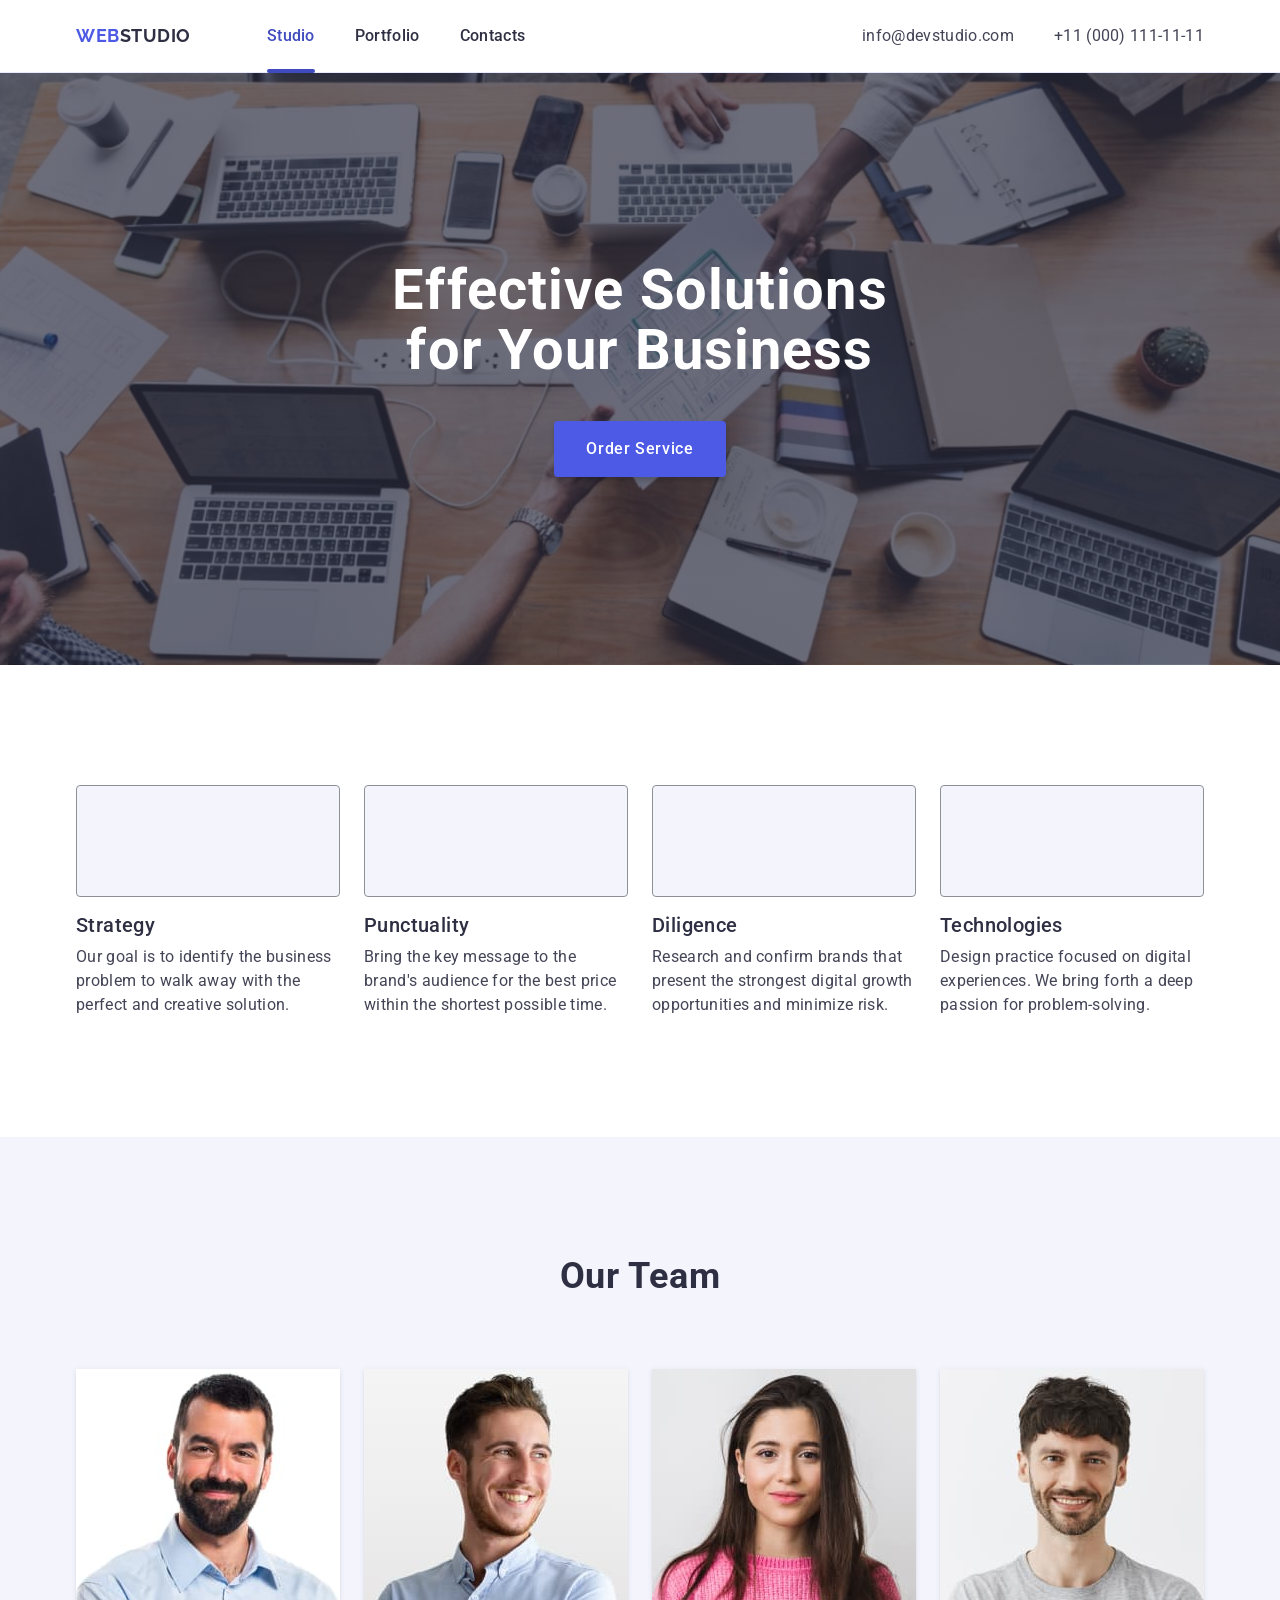
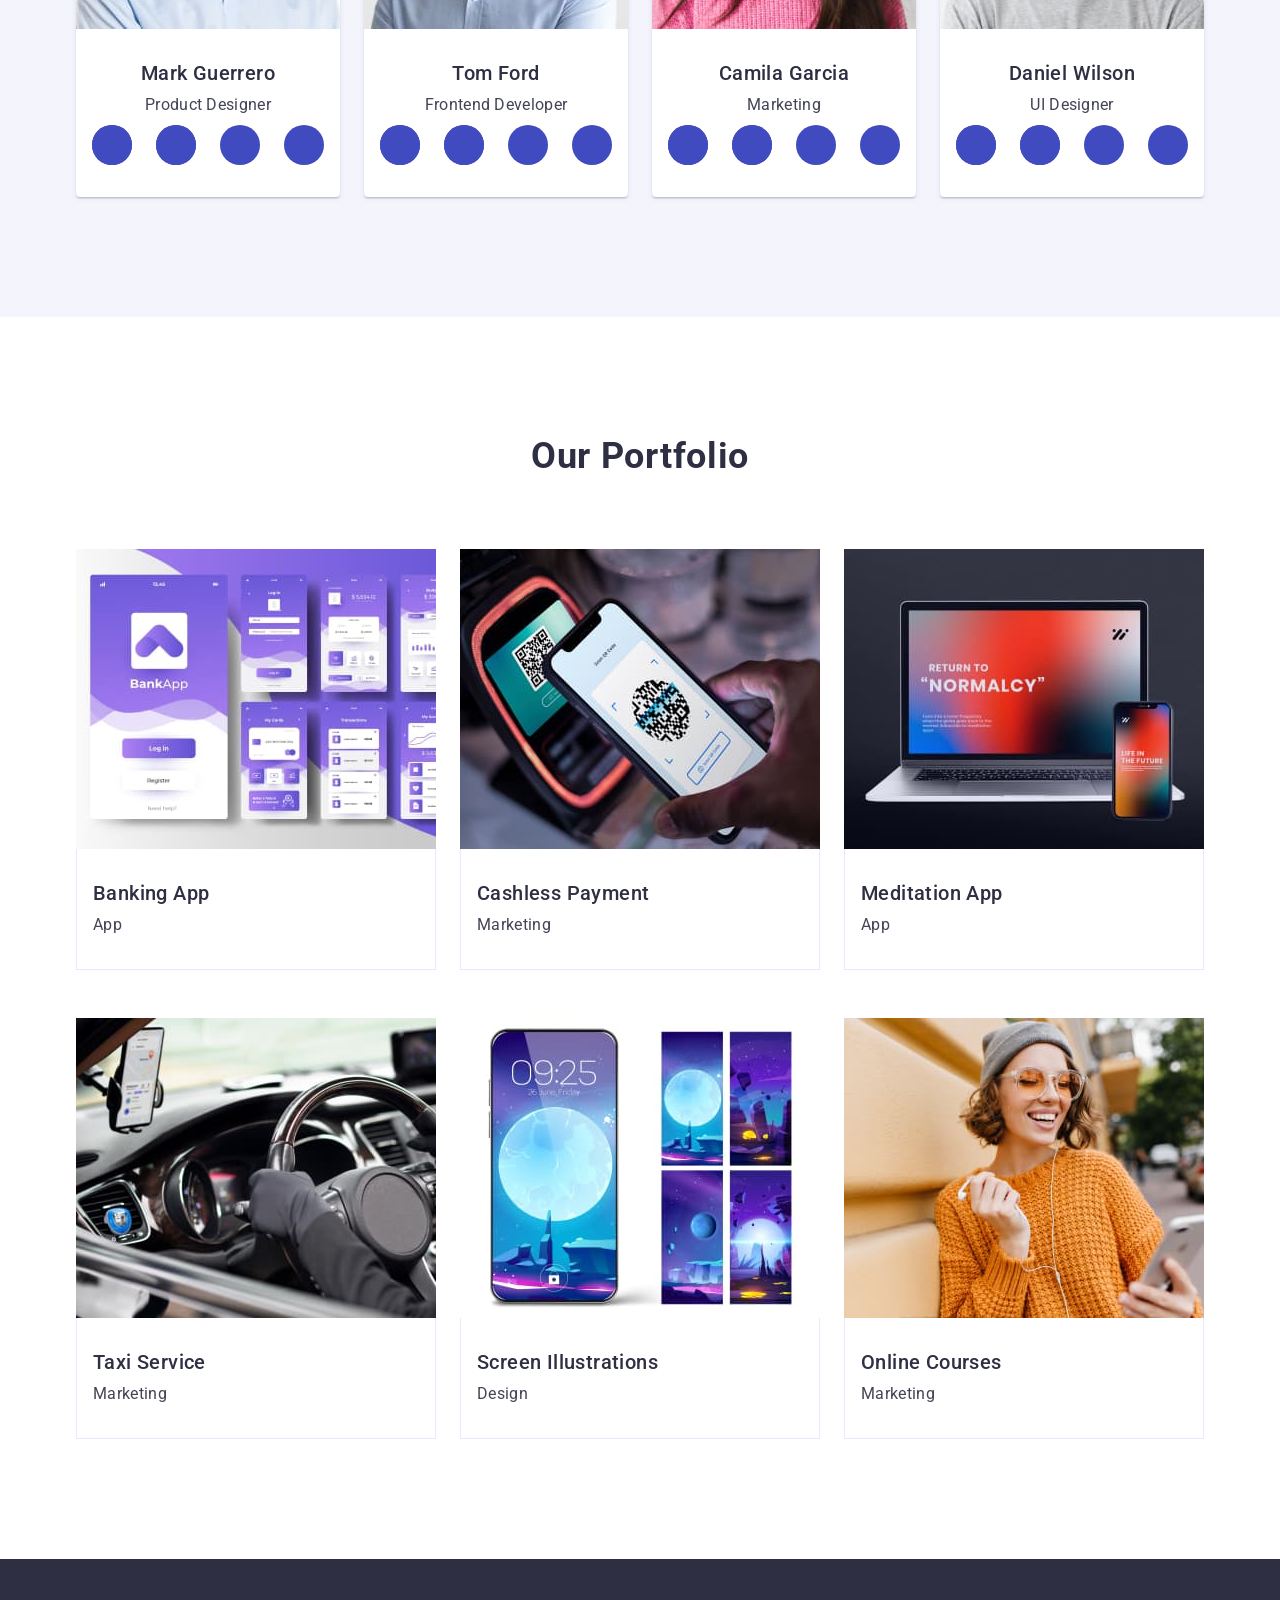
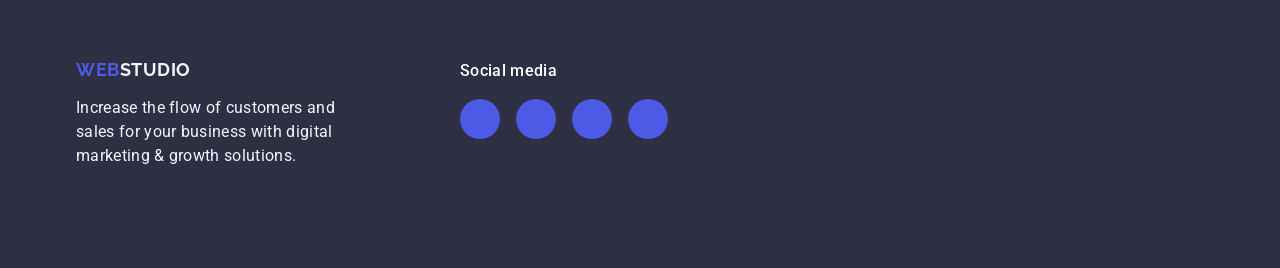
==== index.html @ fcae90c5 "add message" ====
<!DOCTYPE html>
<html lang="en">
  <head>
    <meta charset="UTF-8" />
    <meta name="viewport" content="width=h, initial-scale=1.0" />
    <title>WebStudio</title>

    <link
      rel="stylesheet"
      href="https://cdnjs.cloudflare.com/ajax/libs/modern-normalize/3.0.1/modern-normalize.min.css"
      integrity="sha512-q6WgHqiHlKyOqslT/lgBgodhd03Wp4BEqKeW6nNtlOY4quzyG3VoQKFrieaCeSnuVseNKRGpGeDU3qPmabCANg=="
      crossorigin="anonymous"
      referrerpolicy="no-referrer"
    />
    <link
      href="https://fonts.googleapis.com/css2?family=Raleway:wght@700&family=Roboto:wght@400;500;700&display=swap"
      rel="stylesheet"
    />
    <link rel="preconnect" href="https://fonts.googleapis.com" />
    <link rel="preconnect" href="https://fonts.gstatic.com" crossorigin />
    <link rel="stylesheet" href="./css/style.css" />
  </head>
  <body>
    <header class="page-header">
      <div class="container">
        <nav class="header-nav">
          <a class="logo-header" href="./index.html"
            >Web<span class="logo-link-header">Studio</span></a
          >

          <ul class="nav-list">
            <li class="nav-item">
              <a class="nav-link current" href="./index.html">Studio</a>
            </li>
            <li class="nav-item">
              <a class="nav-link" href="">Portfolio</a>
            </li>
            <li class="nav-item">
              <a class="nav-link" href="">Contacts</a>
            </li>
          </ul>
        </nav>
        <address class="address">
          <ul class="address-list">
            <li class="address-item">
              <a class="address-link" href="mailto:info@devstudio.com"
                >info@devstudio.com</a
              >
            </li>
            <li class="address-item">
              <a class="address-link" href="tel:+110001111111"
                >+11 (000) 111-11-11</a
              >
            </li>
          </ul>
        </address>
      </div>
    </header>
    <main>
      <section class="hero-image">
        <div class="hero-container">
          <h1 class="hero-text">Effective Solutions for Your Business</h1>
          <button class="hero-button" type="button">Order Service</button>
        </div>
      </section>
      <section class="opportunities">
        <div class="container opportunities-container">
          <h2 class="visualli-hidden">our opportunities</h2>
          <ul class="opportunities-list">
            <li class="opportunities-item">
              <div class="icon-box">
                <svg class="icon" width="64" height="64">
                  <use href="./images/icons.svg#icon-antenna"></use>
                </svg>
              </div>
              <h3 class="opportunities-name">Strategy</h3>
              <p class="opportunities-text">
                Our goal is to identify the business problem to walk away with
                the perfect and creative solution.
              </p>
            </li>

            <li class="opportunities-item">
              <div class="icon-box">
                <svg class="icon" width="64" height="64">
                  <use href="./images/icons.svg#icon-clock"></use>
                </svg>
              </div>
              <h3 class="opportunities-name">Punctuality</h3>
              <p class="opportunities-text">
                Bring the key message to the brand's audience for the best price
                within the shortest possible time.
              </p>
            </li>
            <li class="opportunities-item">
              <div class="icon-box">
                <svg class="icon" width="64" height="64">
                  <use href="./images/icons.svg#icon-diagram"></use>
                </svg>
              </div>
              <h3 class="opportunities-name">Diligence</h3>
              <p class="opportunities-text">
                Research and confirm brands that present the strongest digital
                growth opportunities and minimize risk.
              </p>
            </li>
            <li class="opportunities-item">
              <div class="icon-box">
                <svg class="icon" width="64" height="64">
                  <use href="./images/icons.svg#icon-astronaut"></use>
                </svg>
              </div>
              <h3 class="opportunities-name">Technologies</h3>
              <p class="opportunities-text">
                Design practice focused on digital experiences. We bring forth a
                deep passion for problem-solving.
              </p>
            </li>
          </ul>
        </div>
      </section>
      <section class="team">
        <div class="container">
          <h2 class="team-logo">Our Team</h2>
          <ul class="team-list">
            <li class="team-item">
              <img
                src="./images/img-1.jpg"
                alt="Mark Guerrero"
                width="264"
                class="team-image"
              />
              <div class="team-box">
                <h3 class="team-name">Mark Guerrero</h3>
                <p class="team-text">Product Designer</p>
                <ul class="social-icons-list">
                  <li class="social-icons-item">
                    <div class="about-social">
                      <a
                        href="https://www.instagram.con"
                        class="social-media-link"
                      >
                        <svg class="icon-social" width="16" height="16">
                          <use href="./images/icons.svg#icon-instagram"></use>
                        </svg>
                      </a>
                    </div>
                  </li>
                  <li class="social-icons-item">
                    <div class="about-social">
                      <a
                        href="https://www.twitter.com"
                        class="social-media-link"
                      >
                        <svg class="icon-social" width="16" height="16">
                          <use href="./images/icons.svg#icon-twitter"></use>
                        </svg>
                      </a>
                    </div>
                  </li>
                  <li class="social-icons-item">
                    <div class="about-social">
                      <a href="https://www.facebook.com">
                        <svg class="icon-social" width="16" height="16">
                          <use href="./images/icons.svg#icon-facebook"></use>
                        </svg>
                      </a>
                    </div>
                  </li>
                  <li class="social-icons-item">
                    <div class="about-social">
                      <a href="https://www.linkedin.com">
                        <svg class="icon-social" width="16" height="16">
                          <use href="./images/icons.svg#icon-linkedin"></use>
                        </svg>
                      </a>
                    </div>
                  </li>
                </ul>
              </div>
            </li>
            <li class="team-item">
              <img
                src="./images/img-2.jpg"
                alt="Tom Ford"
                width="264"
                class="team-image"
              />
              <div class="team-box">
                <h3 class="team-name">Tom Ford</h3>
                <p class="team-text">Frontend Developer</p>
                <ul class="social-icons-list">
                  <li class="social-icons-item">
                    <div class="about-social">
                      <a
                        href="https://www.instagram.con"
                        class="social-media-link"
                      >
                        <svg class="icon-social" width="16" height="16">
                          <use href="./images/icons.svg#icon-instagram"></use>
                        </svg>
                      </a>
                    </div>
                  </li>
                  <li class="social-icons-item">
                    <div class="about-social">
                      <a
                        href="https://www.twitter.com"
                        class="social-media-link"
                      >
                        <svg class="icon-social" width="16" height="16">
                          <use href="./images/icons.svg#icon-twitter"></use>
                        </svg>
                      </a>
                    </div>
                  </li>
                  <li class="social-icons-item">
                    <div class="about-social">
                      <a href="https://www.facebook.com">
                        <svg class="icon-social" width="16" height="16">
                          <use href="./images/icons.svg#icon-facebook"></use>
                        </svg>
                      </a>
                    </div>
                  </li>
                  <li class="social-icons-item">
                    <div class="about-social">
                      <a href="https://www.linkedin.com">
                        <svg class="icon-social" width="16" height="16">
                          <use href="./images/icons.svg#icon-linkedin"></use>
                        </svg>
                      </a>
                    </div>
                  </li>
                </ul>
              </div>
            </li>
            <li class="team-item">
              <img
                src="./images/img-3.jpg"
                alt="Camila Garcia"
                width="264"
                class="team-image"
              />
              <div class="team-box">
                <h3 class="team-name">Camila Garcia</h3>
                <p class="team-text">Marketing</p>
                <ul class="social-icons-list">
                  <li class="social-icons-item">
                    <div class="about-social">
                      <a
                        href="https://www.instagram.con"
                        class="social-media-link"
                      >
                        <svg class="icon-social" width="16" height="16">
                          <use href="./images/icons.svg#icon-instagram"></use>
                        </svg>
                      </a>
                    </div>
                  </li>
                  <li class="social-icons-item">
                    <div class="about-social">
                      <a
                        href="https://www.twitter.com"
                        class="social-media-link"
                      >
                        <svg class="icon-social" width="16" height="16">
                          <use href="./images/icons.svg#icon-twitter"></use>
                        </svg>
                      </a>
                    </div>
                  </li>
                  <li class="social-icons-item">
                    <div class="about-social">
                      <a href="https://www.facebook.com">
                        <svg class="icon-social" width="16" height="16">
                          <use href="./images/icons.svg#icon-facebook"></use>
                        </svg>
                      </a>
                    </div>
                  </li>
                  <li class="social-icons-item">
                    <div class="about-social">
                      <a href="https://www.linkedin.com">
                        <svg class="icon-social" width="16" height="16">
                          <use href="./images/icons.svg#icon-linkedin"></use>
                        </svg>
                      </a>
                    </div>
                  </li>
                </ul>
              </div>
            </li>
            <li class="team-item">
              <img
                src="./images/img-4.jpg"
                alt="Daniel Wilson"
                width="264"
                class="team-image"
              />
              <div class="team-box">
                <h3 class="team-name">Daniel Wilson</h3>
                <p class="team-text">UI Designer</p>
                <ul class="social-icons-list">
                  <li class="social-icons-item">
                    <div class="about-social">
                      <a
                        href="https://www.instagram.con"
                        class="social-media-link"
                      >
                        <svg class="icon-social" width="16" height="16">
                          <use href="./images/icons.svg#icon-instagram"></use>
                        </svg>
                      </a>
                    </div>
                  </li>
                  <li class="social-icons-item">
                    <div class="about-social">
                      <a
                        href="https://www.twitter.com"
                        class="social-media-link"
                      >
                        <svg class="icon-social" width="16" height="16">
                          <use href="./images/icons.svg#icon-twitter"></use>
                        </svg>
                      </a>
                    </div>
                  </li>
                  <li class="social-icons-item">
                    <div class="about-social">
                      <a href="https://www.facebook.com">
                        <svg class="icon-social" width="16" height="16">
                          <use href="./images/icons.svg#icon-facebook"></use>
                        </svg>
                      </a>
                    </div>
                  </li>
                  <li class="social-icons-item">
                    <div class="about-social">
                      <a href="https://www.linkedin.com">
                        <svg class="icon-social" width="16" height="16">
                          <use href="./images/icons.svg#icon-linkedin"></use>
                        </svg>
                      </a>
                    </div>
                  </li>
                </ul>
              </div>
            </li>
          </ul>
        </div>
      </section>
      <section class="portfolio">
        <div class="container">
          <h2 class="portfolio-logo">Our Portfolio</h2>
          <ul class="portfolio-list">
            <li class="portfolio-item">
              <div class="portfolio-wraper">
                <img
                  src="./images/portfolio/img-5.jpg"
                  alt="Banking App"
                  width="360"
                  height="300"
                  class="portfolio-image"
                />
                <p class="overflow-text">
                  14 Stylish and User-Friendly App Design Concepts · Task
                  Manager App · Calorie Tracker App · Exotic Fruit Ecommerce App
                  · Cloud Storage App
                </p>
              </div>
              <div class="portfolio-box">
                <h3 class="portfolio-name">Banking App</h3>
                <p class="portfolio-desc">App</p>
              </div>
            </li>
            <li class="portfolio-item">
              <div class="portfolio-wraper">
                <img
                  src="./images/portfolio/img-6.jpg"
                  alt="Cashless Payment"
                  width="360"
                  height="300"
                  class="portfolio-image"
                />

                <p class="overflow-text">
                  14 Stylish and User-Friendly App Design Concepts · Task
                  Manager App · Calorie Tracker App · Exotic Fruit Ecommerce App
                  · Cloud Storage App
                </p>
              </div>
              <div class="portfolio-box">
                <h3 class="portfolio-name">Cashless Payment</h3>
                <p class="portfolio-desc">Marketing</p>
              </div>
            </li>
            <li class="portfolio-item">
              <div class="portfolio-wraper">
                <img
                  src="./images/portfolio/img-7.jpg"
                  alt="Meditation App"
                  width="360"
                  height="300"
                  class="portfolio-image"
                />
                <p class="overflow-text">
                  14 Stylish and User-Friendly App Design Concepts · Task
                  Manager App · Calorie Tracker App · Exotic Fruit Ecommerce App
                  · Cloud Storage App
                </p>
              </div>
              <div class="portfolio-box">
                <h3 class="portfolio-name">Meditation App</h3>
                <p class="portfolio-desc">App</p>
              </div>
            </li>
            <li class="portfolio-item">
              <div class="portfolio-wraper">
                <img
                  src="./images/portfolio/img-8.jpg"
                  alt="Taxi Service"
                  width="360"
                  height="300"
                  class="portfolio-image"
                />

                <p class="overflow-text">
                  14 Stylish and User-Friendly App Design Concepts · Task
                  Manager App · Calorie Tracker App · Exotic Fruit Ecommerce App
                  · Cloud Storage App
                </p>
              </div>
              <div class="portfolio-box">
                <h3 class="portfolio-name">Taxi Service</h3>
                <p class="portfolio-desc">Marketing</p>
              </div>
            </li>
            <li class="portfolio-item">
              <div class="portfolio-wraper">
                <img
                  src="./images/portfolio/img-9.jpg"
                  alt="Screen Illustrations"
                  width="360"
                  height="300"
                  class="portfolio-image"
                />

                <p class="overflow-text">
                  14 Stylish and User-Friendly App Design Concepts · Task
                  Manager App · Calorie Tracker App · Exotic Fruit Ecommerce App
                  · Cloud Storage App
                </p>
              </div>
              <div class="portfolio-box">
                <h3 class="portfolio-name">Screen Illustrations</h3>
                <p class="portfolio-desc">Design</p>
              </div>
            </li>
            <li class="portfolio-item">
              <div class="portfolio-wraper">
                <img
                  src="./images/portfolio/img-10.jpg"
                  alt="Online Courses"
                  width="360"
                  height="300"
                  class="portfolio-image"
                />

                <p class="overflow-text">
                  14 Stylish and User-Friendly App Design Concepts · Task
                  Manager App · Calorie Tracker App · Exotic Fruit Ecommerce App
                  · Cloud Storage App
                </p>
              </div>
              <div class="portfolio-box">
                <h3 class="portfolio-name">Online Courses</h3>
                <p class="portfolio-desc">Marketing</p>
              </div>
            </li>
          </ul>
        </div>
      </section>
    </main>
    <footer class="page-footer">
      <div class="container footer-container">
        <div class="footer-logo-box">
          <a class="logo-footer" href="./index.html"
            >Web<span class="logo-link-footer">Studio</span></a
          >

          <p class="text-footer">
            Increase the flow of customers and sales for your business with
            digital marketing & growth solutions.
          </p>
        </div>

        <div class="footer-social">
          <p class="footer-social-text">Social media</p>
          <ul class="footer-social-icon-list">
            <li class="footer-social-icon-item">
              <div class="footer-social-icon-link">
                <a href="https://www.instagram.com/" class="">
                  <svg class="footer-social-icon" width="24" height="24">
                    <use href="./images/icons.svg#icon-instagram"></use>
                  </svg>
                </a>
              </div>
            </li>
            <li class="footer-social-icon-item">
              <div class="footer-social-icon-link">
                <a href="https://www.twitter.com/">
                  <svg class="footer-social-icon" width="24" height="24">
                    <use href="./images/icons.svg#icon-twitter"></use>
                  </svg>
                </a>
              </div>
            </li>
            <li class="footer-social-icon-item">
              <div class="footer-social-icon-link">
                <a href="https://www.facebook.com/">
                  <svg class="footer-social-icon" width="24" height="24">
                    <use href="./images/icons.svg#icon-facebook"></use>
                  </svg>
                </a>
              </div>
            </li>
            <li class="footer-social-icon-item">
              <div class="footer-social-icon-link">
                <a href="https://www.linkedin.com/">
                  <svg class="footer-social-icon" width="24" height="24">
                    <use href="./images/icons.svg#icon-linkedin" class=""></use>
                  </svg>
                </a>
              </div>
            </li>
          </ul>
        </div>
      </div>
    </footer>
  </body>
</html>
---- css/style.css ----
*,
::after,
::before {
  box-sizing: border-box;
}

body {
  font-family: "Roboto", sans-serif;
  font-size: 16px;
  background-color: #ffffff;
  color: #434455;
  line-height: 1.2;
  letter-spacing: 0.02em;
}

h1,
h2,
h3,
h4,
h5,
h6,
p {
  padding: 0;
  margin: 0;
}

ul {
  list-style-type: none;
  margin: 0;
  padding: 0;
}

a {
  text-decoration: none;
  color: #2e2f42;
}

.container {
  padding: 0 15px;
  margin: 0 auto;
  max-width: 1158px;
}
.icon-instagram,
.icon-twitter,
.icon-facebook,
.icon-linkedin {
  display: inline-flex;
  align-items: center;
  justify-content: center;
  fill: #f4f4fd;
}
.page-header {
  border-bottom: 1px solid #e7e9fc;
  box-shadow: 0px 2px 1px rgba(46, 47, 66, 0.08),
    0px 1px 1px rgba(46, 47, 66, 0.16), 0px 1px 6px rgba(46, 47, 66, 0.08);
}

.page-header,
.nav-link,
.address-link {
  display: block;
}

.page-header .container {
  display: flex;
  align-items: center;
}

.header-nav {
  display: flex;
  align-items: center;
}

.logo-header {
  font-family: "Raleway", sans-serif;
  font-weight: 700;
  font-size: 18px;
  line-height: 1.17;
  letter-spacing: 0.03em;
  text-transform: uppercase;
  color: #4d5ae5;
  margin-right: 76px;
}

.logo-link-header {
  color: #2e2f42;
}
.nav-list {
  display: flex;
  gap: 40px;
  color: #2e2f42;
}

.nav-link {
  position: relative;
  display: block;
  font-weight: 500;
  font-size: 16px;
  line-height: 1.5;
  letter-spacing: 0.02em;
  color: #2e2f42;
  padding: 24px 0;
  transition: color 250ms cubic-bezier(0.4, 0, 0.2, 1);
}

.nav-link.current {
  position: relative;
  color: #404bbf;
}
.nav-link::after {
  content: "";

  position: absolute;
  left: 0;
  bottom: -1px;

  width: 100%;
  height: 4px;

  background-color: #404bbf;
  border-radius: 2px;
  opacity: 0;
  transition: opacity 250ms cubic-bezier(0.4, 0, 0.2, 1);
}

.nav-link:hover::after,
.nav-link:focus::after,
.nav-link.current::after {
  opacity: 1;
}

.nav-link:hover,
.nav-link:focus,
.nav-link:active,
.address-link:hover,
.address-link:focus,
.address-link:active {
  color: #404bbf;
}

.address {
  font-style: normal;
  margin-left: auto;
}

.address-list {
  display: flex;
  gap: 40px;
}

.address-link {
  font-size: 16px;
  line-height: 1.5;
  letter-spacing: 0.02em;
  color: #434455;
  transition: color 250ms cubic-bezier(0.4, 0, 0.2, 1);
}

.hero-image {
  background-color: #2e2f42;
  padding-top: 188px;
  padding-bottom: 188px;
  max-width: 1440px;
  background-image: linear-gradient(
      rgba(46, 47, 66, 0.7),
      rgba(46, 47, 66, 0.7)
    ),
    url(../images/fone-hero/people-office.jpg);
  background-size: cover;
  background-position: center;
  background-repeat: no-repeat;
  width: 100%;
  margin: 0 auto;
}

.hero-text {
  font-weight: 700;
  font-size: 56px;
  line-height: 1.07;
  letter-spacing: 0.02em;
  text-align: center;
  color: #fff;
  margin-left: auto;
  margin-right: auto;
  margin-bottom: 40px;
  max-width: 496px;
}

button {
  font-family: "Roboto", sans-serif;
  font-weight: 500;
  font-size: 16px;
  line-height: 1.5;
  letter-spacing: 0.04em;
  font-style: normal;
  background-color: #4d5ae5;
  border: none;
  box-shadow: 0 4px 4px 0 rgba(0, 0, 0, 0.15);
  cursor: pointer;
  transition: background-color 250ms cubic-bezier(0.4, 0, 0.2, 1);
}

button:hover,
button:focus {
  cursor: pointer;
  background-color: #404bbf;
}

.hero-button {
  display: block;
  min-width: 169px;
  height: 56px;
  margin-left: auto;
  margin-right: auto;
  padding: 16px 32px;
  border-radius: 4px;
  color: #fff;
}

.opportunities {
  padding-top: 120px;
  padding-bottom: 120px;
}

.opportunities-container {
  display: flex;
  padding: 0;
  gap: 24px;

  align-items: center;
  justify-content: center;
}

.visualli-hidden {
  position: absolute;
  height: 1px;
  width: 1px;
  border: 0;
  padding: 0;
  margin: -1px;
  overflow: hidden;
  clip-path: inset(100%);
  clip: rect(0 0 0 0);
  white-space: nowrap;
}

.opportunities-list {
  display: flex;
  gap: 24px;
  list-style: none;
}

.opportunities-item {
  width: calc((100% - 72px) / 4);
}

.icon-box {
  display: block;
  margin-bottom: 8px;
  align-items: center;
  justify-content: center;
  display: flex;
  height: 112px;
  border: 1px solid #8e8f99;
  border-radius: 4px;

  background-color: #f4f4fd;
}

.icon {
  align-items: center;
  padding: 24px 100px;
}

.opportunities-name {
  margin-bottom: 8px;
  font-weight: 500;
  font-size: 20px;
  line-height: 1.2;
  letter-spacing: 0.02em;
  color: #2e2f42;
  padding-top: 8px;
}

.opportunities-text {
  font-weight: 400;
  font-size: 16px;
  line-height: 1.5;
  letter-spacing: 0.02em;
  color: #434455;
  width: 264px;
}

img {
  display: block;
  width: 100%;
  height: auto;
}

.team {
  background-color: #f4f4fd;
  padding-top: 120px;
  padding-bottom: 120px;
}

.team-logo {
  text-transform: capitalize;
  font-weight: 700;
  font-size: 36px;
  line-height: 1.11;
  letter-spacing: 0.02em;
  text-align: center;
  color: #2e2f42;
  margin-bottom: 72px;
}

.team-list {
  display: flex;
  gap: 24px;
}

.team-item {
  justify-content: stretch;
  background-color: #ffffff;
  width: calc((100% - 3 * 24px) / 4);
  box-shadow: 0 2px 1px 0 rgba(46, 47, 66, 0.08),
    0 1px 1px 0 rgba(46, 47, 66, 0.16), 0 1px 6px 0 rgba(46, 47, 66, 0.08);
  border-radius: 0 0 4px 4px;
}
.team-image {
  background-color: #fff;
}

.team-box {
  display: block;
  padding-top: 32px;
  padding-bottom: 32px;
}

.team-name {
  font-weight: 500;
  font-size: 20px;
  line-height: 1.2;
  letter-spacing: 0.02em;
  text-align: center;
  color: #2e2f42;
  margin-bottom: 8px;
}

.team-text {
  font-weight: 400;
  font-size: 16px;
  line-height: 1.5;
  letter-spacing: 0.02em;
  text-align: center;
  color: #434455;
}

.social-icons-list {
  display: flex;
  justify-content: center;
  align-items: center;
  margin-top: 8px;
  gap: 24px;
  width: 100%;
  height: 100%;
}

.social-icon-item {
  transition: background-color 250ms cubic-bezier(0.4, 0, 0.2, 1);
}

.about-social {
  width: 40px;
  height: 40px;
  border-radius: 50%;
  background-color: #404bbf;
  align-self: center;
}

.social-icon-item {
  fill: #404bbf;
}

.social-media-link {
  display: flex;
  align-items: center;
  justify-content: center;
  border-radius: 50%;
  width: 16px;
  height: 16px;
  width: 100%;
  height: 100%;
  background-color: #404bbf;
}

.social-media-link:hover,
.social-media-link:focus {
  background-color: #404bbf;
}
.icon-social {
  fill: #f4f4fd;
}

.portfolio {
  padding: 120px 0;
}

.portfolio-list .container {
  padding: 32px 16px;
  border: 1px solid #e7e9fc;
}

.portfolio-logo {
  text-transform: capitalize;
  margin-bottom: 72px;
  font-weight: 700;
  font-size: 36px;
  line-height: 1.11;
  letter-spacing: 0.02em;
  text-align: center;
  color: #2e2f42;
}

.portfolio-list {
  display: flex;
  flex-wrap: wrap;
  row-gap: 48px;
  column-gap: 24px;
}

.portfolio-item {
  width: calc((100% - 48px) / 3);
  transition: box-shadow 250ms cubic-bezier(0.4, 0, 0.2, 1);
}

.portfolio-wraper {
  position: relative;
  overflow: hidden;
}

.overflow-text {
  transition: box-shadow 250ms cubic-bezier(0.4, 0, 0.2, 1);
  font-weight: 400;
  font-size: 16px;
  line-height: 1.5;
  letter-spacing: 0.02em;
  color: #f4f4fd;
  position: absolute;
  font-size: 16px;
  top: 0;
  left: 0;
  width: 100%;
  height: 100%;
  background-color: #4d5ae5;
  transform: translateY(100%);
  padding: 40px 32px;
  transition: transform 250ms cubic-bezier(0.4, 0, 0.2, 1);
}

.portfolio-item:hover .overflow-text {
  box-shadow: 0px 1px 6px rgba(46, 47, 66, 0.08),
    0px 1px 1px rgba(46, 47, 66, 0.16), 0px 2px 1px rgba(46, 47, 66, 0.08);
  transform: translateY(0);
}

.portfolio-item:hover {
  box-shadow: 0 2px 1px 0 rgba(46, 47, 66, 0.08),
    0 1px 1px 0 rgba(46, 47, 66, 0.16), 0 1px 6px 0 rgba(46, 47, 66, 0.08);
}

.portfolio-box {
  border-bottom: 1px solid #e7e9fc;
  border-left: 1px solid #e7e9fc;
  border-right: 1px solid #e7e9fc;
  padding: 32px 16px;
}

.portfolio-name {
  font-weight: 500;
  font-size: 20px;
  line-height: 1.2;
  letter-spacing: 0.02em;

  color: #2e2f42;
  margin-bottom: 8px;
}

.portfolio-desc {
  font-weight: 400;
  font-size: 16px;
  line-height: 1.5;
  letter-spacing: 0.02em;

  color: #434455;
}

.page-footer {
  background-color: #2e2f42;
  padding-top: 100px;
  padding-bottom: 100px;
  color: #f4f4fd;
}

.footer-container {
  display: flex;
  align-items: baseline;
}

.footer-logo-box {
  margin-right: 120px;
}

.logo-footer {
  display: inline-block;
  margin-bottom: 16px;
}

.logo-footer {
  font-family: "Raleway", sans-serif;
  font-weight: 700;
  font-size: 18px;
  line-height: 1.17;
  letter-spacing: 0.03em;
  text-transform: uppercase;
  color: #4d5ae5;
}

.logo-link-footer {
  color: #f4f4fd;
}

.text-footer {
  font-weight: 400;
  font-size: 16px;
  line-height: 1.5;
  letter-spacing: 0.02em;
  color: #f4f4fd;
  max-width: 264px;
  margin: 0;
}

.footer-social {
  display: flex;
  flex-direction: column;
}

.footer-social-text {
  font-weight: 500;
  font-size: 16px;
  line-height: 1.5;
  letter-spacing: 0.02em;
  color: #fff;
  margin-bottom: 16px;
}

.footer-social-icon-list {
  display: flex;
  gap: 16px;
  justify-content: center;
  width: 100%;
  height: 100%;
}

.footer-social-icon-item {
  display: flex;
  align-items: center;
  justify-content: center;
  border-radius: 50%;
  width: 40px;
  height: 40px;
  width: 100%;
  height: 100%;
  border-radius: 50%;
  background-color: #4d5ae5;
  transition: background-color 250ms cubic-bezier(0.4, 0, 0.2, 1);
}
.footer-social-icon-item:hover,
.footer-social-icon-item:focus {
  background-color: #31d0aa;
}
.footer-social-icon-link {
  width: 40px;
  height: 40px;
  display: flex;
  gap: 24px;
}
.footer-social-icon {
  fill: #f4f4fd;
}
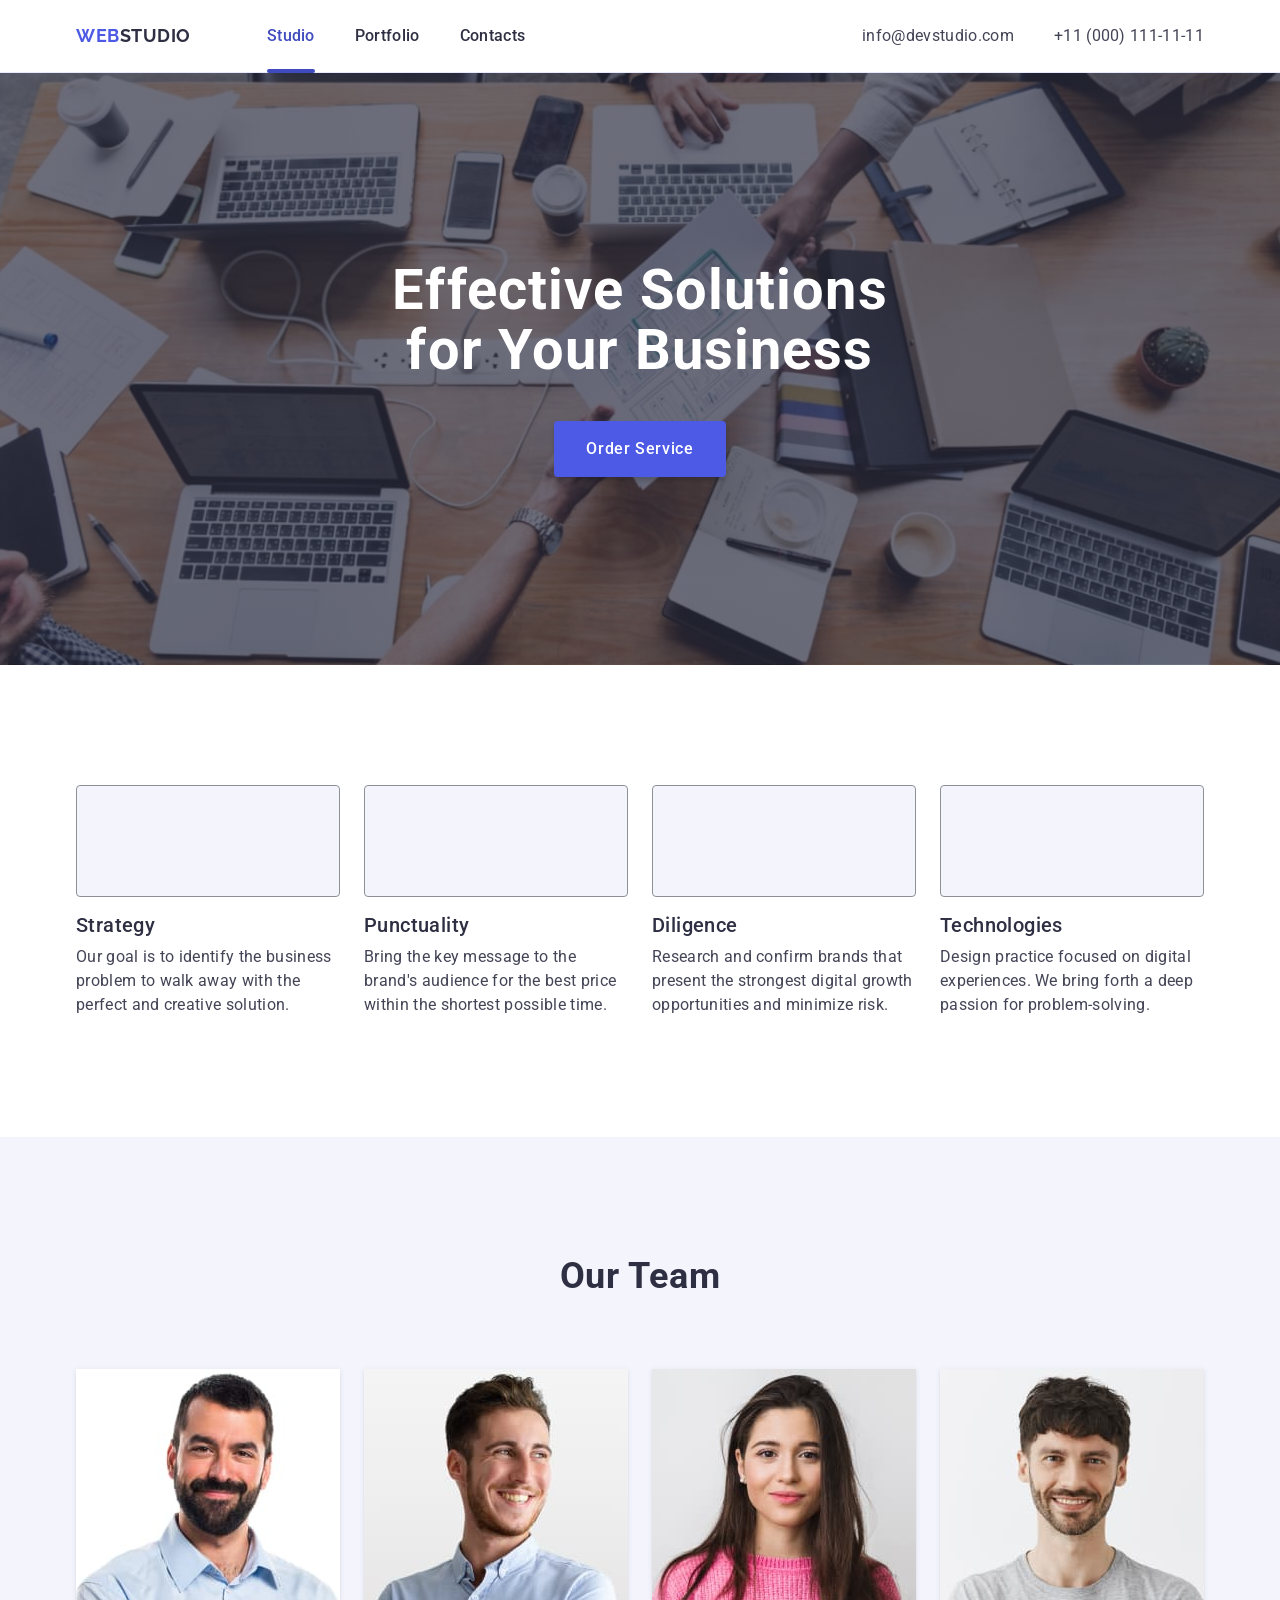
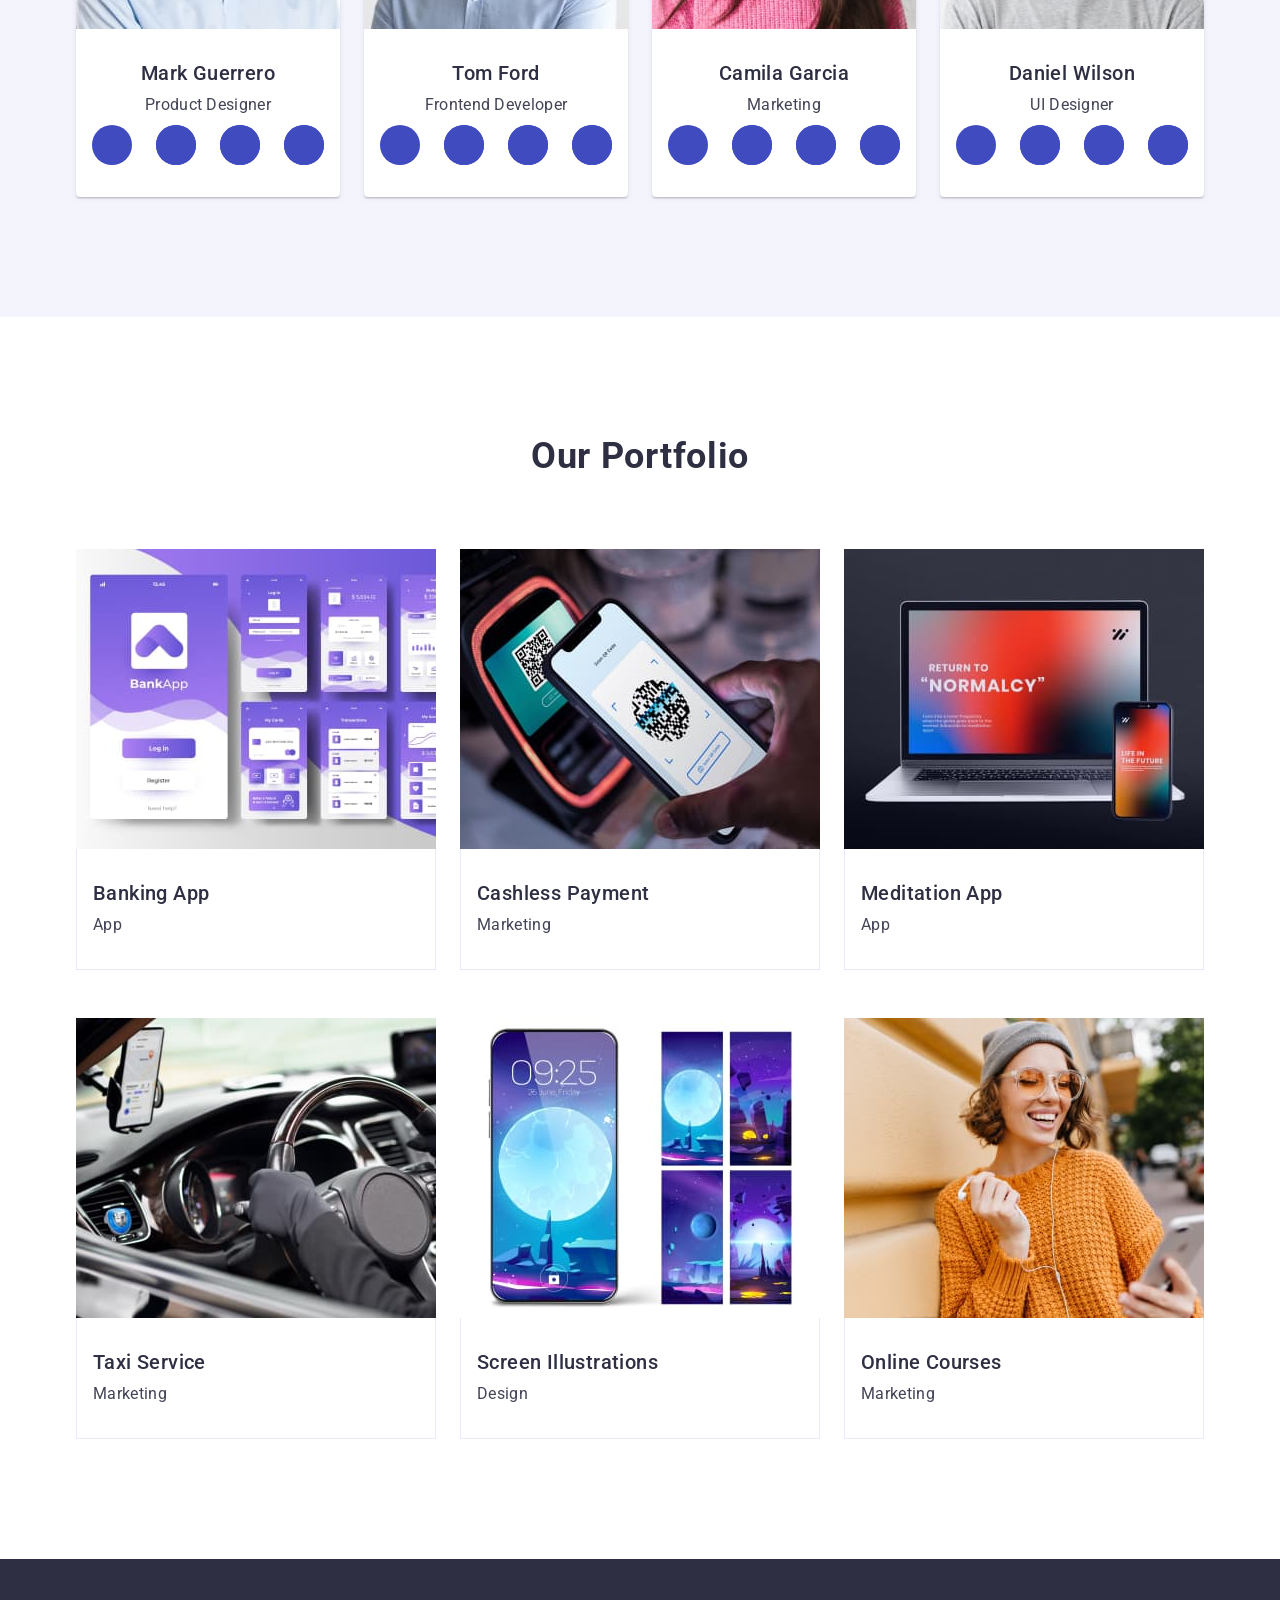
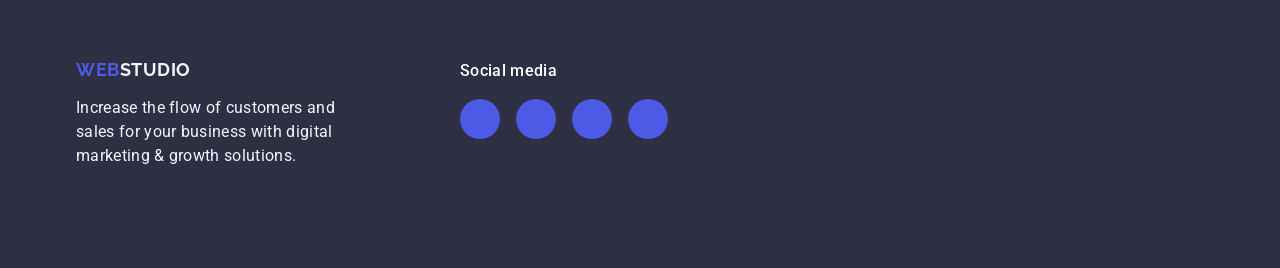
==== commit 405b3139: "add message" ====
--- a/index.html
+++ b/index.html
@@ -136,11 +136,8 @@
                 <ul class="social-icons-list">
                   <li class="social-icons-item">
                     <div class="about-social">
-                      <a
-                        href="https://www.instagram.con"
-                        class="social-media-link"
-                      >
-                        <svg class="icon-social" width="16" height="16">
+                      <a href="https://www.instagram.com/" target="_blank">
+                        <svg class="" width="" height="">
                           <use href="./images/icons.svg#icon-instagram"></use>
                         </svg>
                       </a>
@@ -148,10 +145,7 @@
                   </li>
                   <li class="social-icons-item">
                     <div class="about-social">
-                      <a
-                        href="https://www.twitter.com"
-                        class="social-media-link"
-                      >
+                      <a href="https://twitter.com/" target="_blank">
                         <svg class="icon-social" width="16" height="16">
                           <use href="./images/icons.svg#icon-twitter"></use>
                         </svg>
@@ -160,7 +154,7 @@
                   </li>
                   <li class="social-icons-item">
                     <div class="about-social">
-                      <a href="https://www.facebook.com">
+                      <a href="https://www.facebook.com/" target="_blank">
                         <svg class="icon-social" width="16" height="16">
                           <use href="./images/icons.svg#icon-facebook"></use>
                         </svg>
@@ -169,7 +163,7 @@
                   </li>
                   <li class="social-icons-item">
                     <div class="about-social">
-                      <a href="https://www.linkedin.com">
+                      <a href="https://ua.linkedin.com/" target="_blank">
                         <svg class="icon-social" width="16" height="16">
                           <use href="./images/icons.svg#icon-linkedin"></use>
                         </svg>
@@ -192,11 +186,8 @@
                 <ul class="social-icons-list">
                   <li class="social-icons-item">
                     <div class="about-social">
-                      <a
-                        href="https://www.instagram.con"
-                        class="social-media-link"
-                      >
-                        <svg class="icon-social" width="16" height="16">
+                      <a href="https://www.instagram.com/" target="_blank">
+                        <svg class="" width="" height="">
                           <use href="./images/icons.svg#icon-instagram"></use>
                         </svg>
                       </a>
@@ -204,10 +195,7 @@
                   </li>
                   <li class="social-icons-item">
                     <div class="about-social">
-                      <a
-                        href="https://www.twitter.com"
-                        class="social-media-link"
-                      >
+                      <a href="https://twitter.com/" target="_blank">
                         <svg class="icon-social" width="16" height="16">
                           <use href="./images/icons.svg#icon-twitter"></use>
                         </svg>
@@ -216,7 +204,7 @@
                   </li>
                   <li class="social-icons-item">
                     <div class="about-social">
-                      <a href="https://www.facebook.com">
+                      <a href="https://www.facebook.com/" target="_blank">
                         <svg class="icon-social" width="16" height="16">
                           <use href="./images/icons.svg#icon-facebook"></use>
                         </svg>
@@ -225,7 +213,7 @@
                   </li>
                   <li class="social-icons-item">
                     <div class="about-social">
-                      <a href="https://www.linkedin.com">
+                      <a href="https://ua.linkedin.com/" target="_blank">
                         <svg class="icon-social" width="16" height="16">
                           <use href="./images/icons.svg#icon-linkedin"></use>
                         </svg>
@@ -248,11 +236,8 @@
                 <ul class="social-icons-list">
                   <li class="social-icons-item">
                     <div class="about-social">
-                      <a
-                        href="https://www.instagram.con"
-                        class="social-media-link"
-                      >
-                        <svg class="icon-social" width="16" height="16">
+                      <a href="https://www.instagram.com/" target="_blank">
+                        <svg class="" width="" height="">
                           <use href="./images/icons.svg#icon-instagram"></use>
                         </svg>
                       </a>
@@ -260,10 +245,7 @@
                   </li>
                   <li class="social-icons-item">
                     <div class="about-social">
-                      <a
-                        href="https://www.twitter.com"
-                        class="social-media-link"
-                      >
+                      <a href="https://twitter.com/" target="_blank">
                         <svg class="icon-social" width="16" height="16">
                           <use href="./images/icons.svg#icon-twitter"></use>
                         </svg>
@@ -272,7 +254,7 @@
                   </li>
                   <li class="social-icons-item">
                     <div class="about-social">
-                      <a href="https://www.facebook.com">
+                      <a href="https://www.facebook.com/" target="_blank">
                         <svg class="icon-social" width="16" height="16">
                           <use href="./images/icons.svg#icon-facebook"></use>
                         </svg>
@@ -281,7 +263,7 @@
                   </li>
                   <li class="social-icons-item">
                     <div class="about-social">
-                      <a href="https://www.linkedin.com">
+                      <a href="https://ua.linkedin.com/" target="_blank">
                         <svg class="icon-social" width="16" height="16">
                           <use href="./images/icons.svg#icon-linkedin"></use>
                         </svg>
@@ -304,11 +286,8 @@
                 <ul class="social-icons-list">
                   <li class="social-icons-item">
                     <div class="about-social">
-                      <a
-                        href="https://www.instagram.con"
-                        class="social-media-link"
-                      >
-                        <svg class="icon-social" width="16" height="16">
+                      <a href="https://www.instagram.com/" target="_blank">
+                        <svg class="" width="" height="">
                           <use href="./images/icons.svg#icon-instagram"></use>
                         </svg>
                       </a>
@@ -316,10 +295,7 @@
                   </li>
                   <li class="social-icons-item">
                     <div class="about-social">
-                      <a
-                        href="https://www.twitter.com"
-                        class="social-media-link"
-                      >
+                      <a href="https://twitter.com/" target="_blank">
                         <svg class="icon-social" width="16" height="16">
                           <use href="./images/icons.svg#icon-twitter"></use>
                         </svg>
@@ -328,7 +304,7 @@
                   </li>
                   <li class="social-icons-item">
                     <div class="about-social">
-                      <a href="https://www.facebook.com">
+                      <a href="https://www.facebook.com/" target="_blank">
                         <svg class="icon-social" width="16" height="16">
                           <use href="./images/icons.svg#icon-facebook"></use>
                         </svg>
@@ -337,7 +313,7 @@
                   </li>
                   <li class="social-icons-item">
                     <div class="about-social">
-                      <a href="https://www.linkedin.com">
+                      <a href="https://ua.linkedin.com/" target="_blank">
                         <svg class="icon-social" width="16" height="16">
                           <use href="./images/icons.svg#icon-linkedin"></use>
                         </svg>
@@ -500,7 +476,7 @@
           <ul class="footer-social-icon-list">
             <li class="footer-social-icon-item">
               <div class="footer-social-icon-link">
-                <a href="https://www.instagram.com/" class="">
+                <a href="https://www.instagram.com/" target="_blank">
                   <svg class="footer-social-icon" width="24" height="24">
                     <use href="./images/icons.svg#icon-instagram"></use>
                   </svg>
@@ -509,7 +485,7 @@
             </li>
             <li class="footer-social-icon-item">
               <div class="footer-social-icon-link">
-                <a href="https://www.twitter.com/">
+                <a href="https://www.twitter.com/" target="_blank">
                   <svg class="footer-social-icon" width="24" height="24">
                     <use href="./images/icons.svg#icon-twitter"></use>
                   </svg>
@@ -518,7 +494,7 @@
             </li>
             <li class="footer-social-icon-item">
               <div class="footer-social-icon-link">
-                <a href="https://www.facebook.com/">
+                <a href="https://www.facebook.com/" target="_blank">
                   <svg class="footer-social-icon" width="24" height="24">
                     <use href="./images/icons.svg#icon-facebook"></use>
                   </svg>
@@ -527,7 +503,7 @@
             </li>
             <li class="footer-social-icon-item">
               <div class="footer-social-icon-link">
-                <a href="https://www.linkedin.com/">
+                <a href="https://www.linkedin.com/" target="_blank">
                   <svg class="footer-social-icon" width="24" height="24">
                     <use href="./images/icons.svg#icon-linkedin" class=""></use>
                   </svg>
--- a/css/style.css
+++ b/css/style.css
@@ -382,7 +382,7 @@
   fill: #404bbf;
 }
 
-.social-media-link {
+.icon-social {
   display: flex;
   align-items: center;
   justify-content: center;
@@ -394,8 +394,8 @@
   background-color: #404bbf;
 }
 
-.social-media-link:hover,
-.social-media-link:focus {
+.icon-social:hover,
+.icon-social:focus {
   background-color: #404bbf;
 }
 .icon-social {
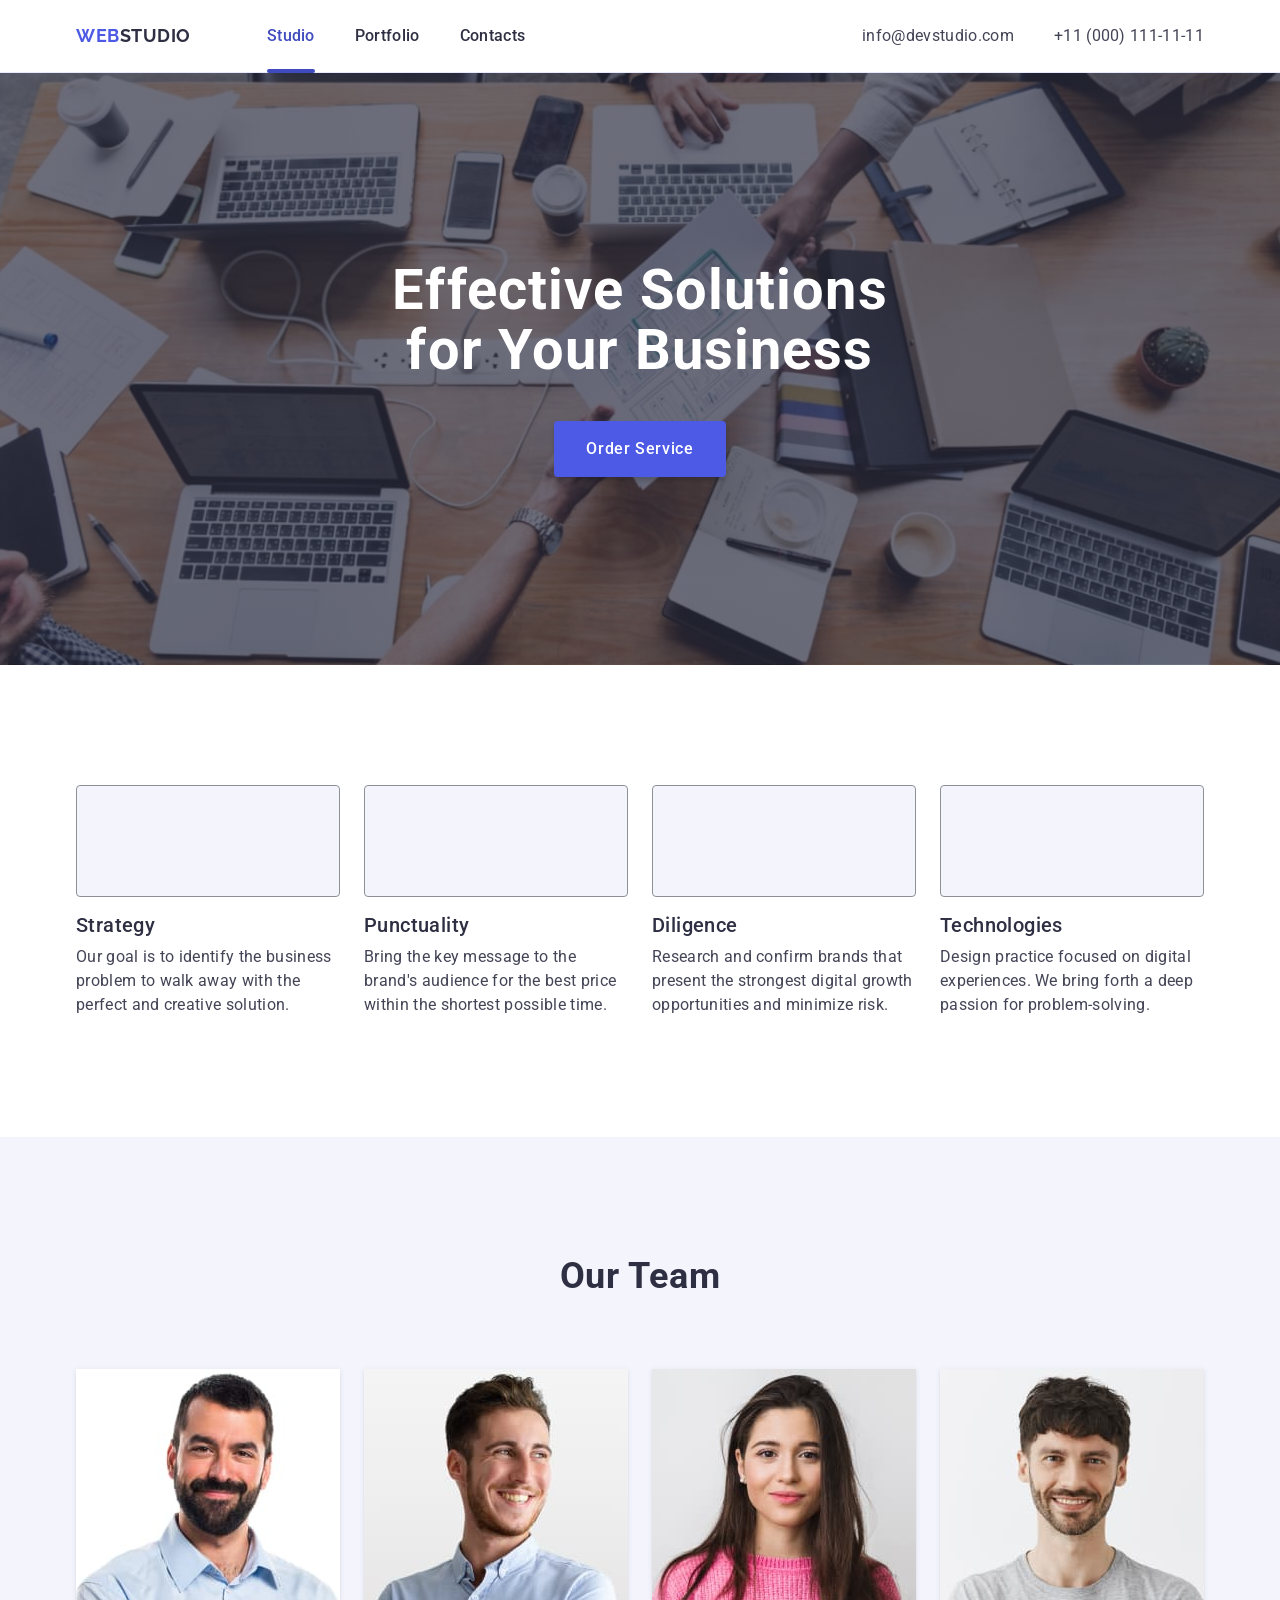
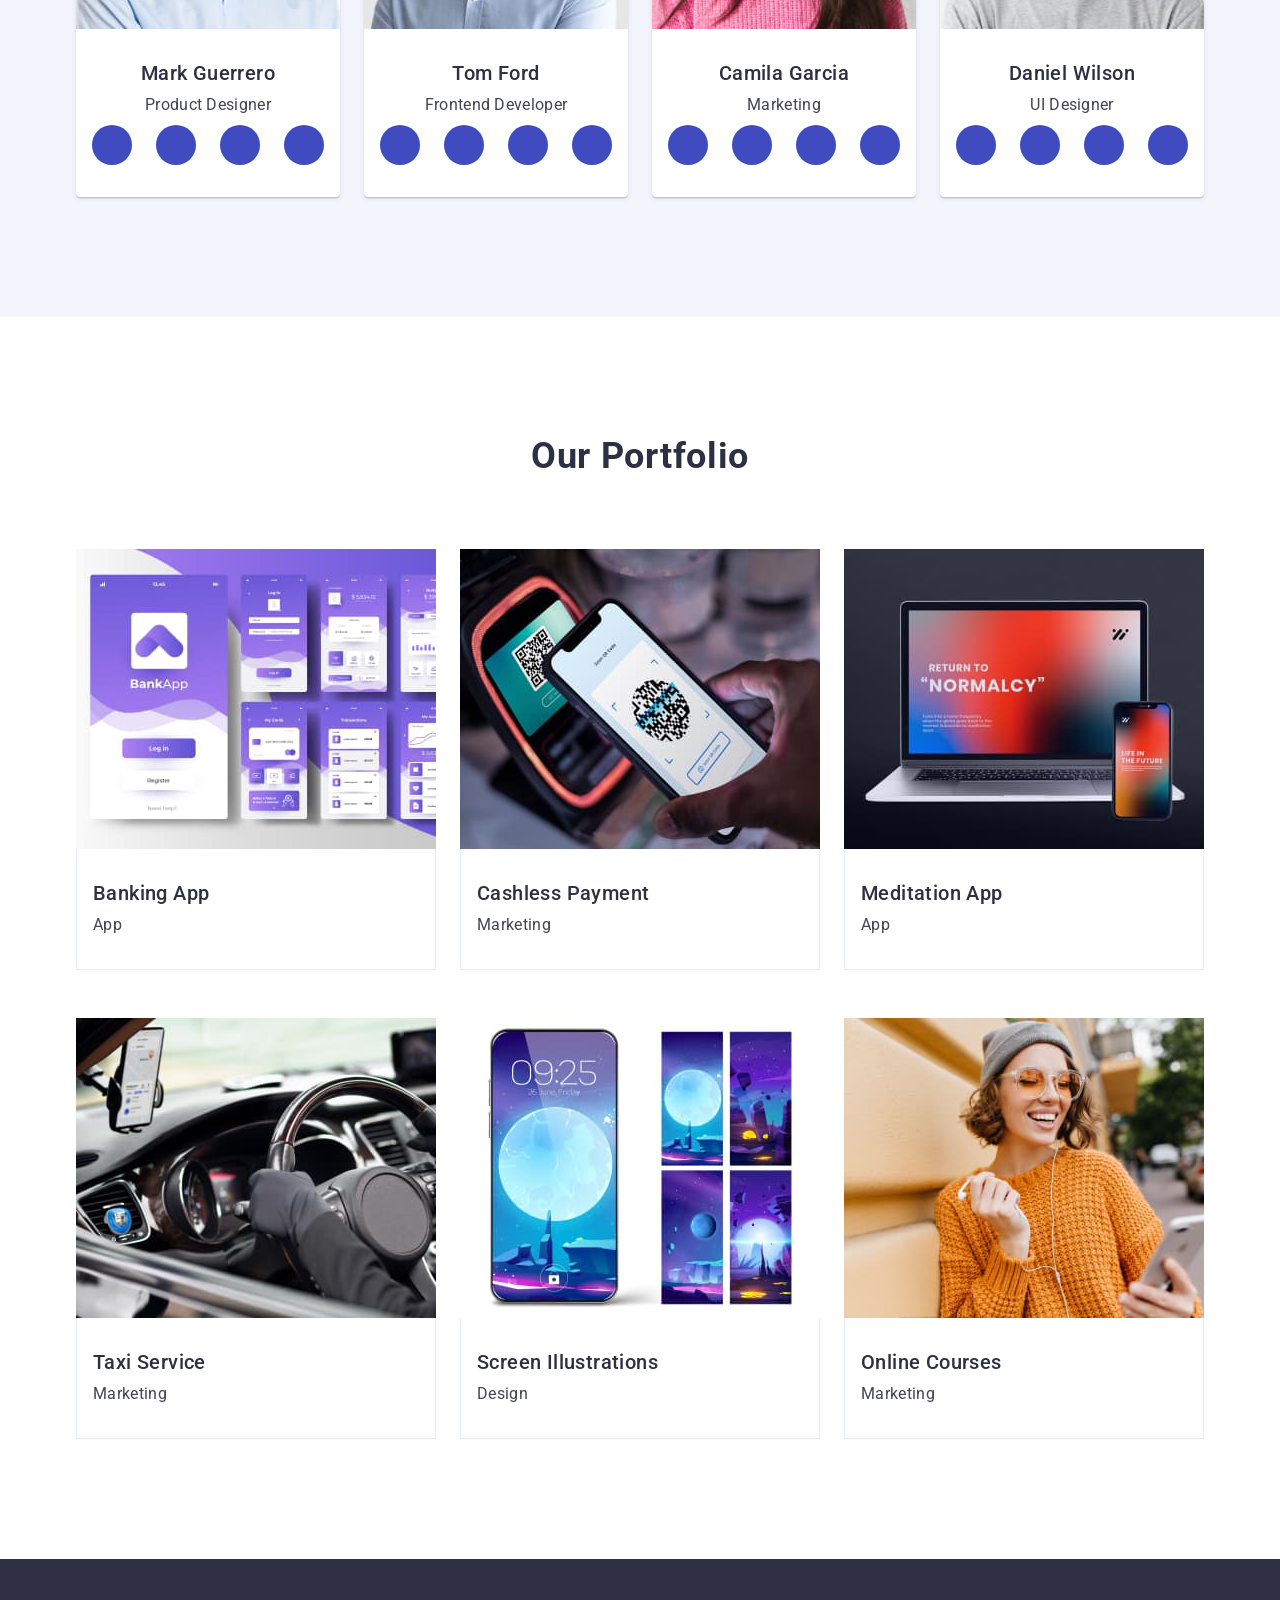
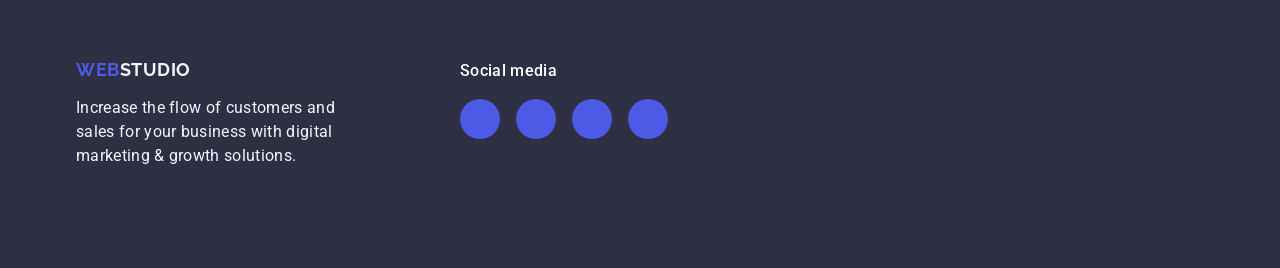
==== commit 8b1a74b2: "add message" ====
--- a/index.html
+++ b/index.html
@@ -137,7 +137,7 @@
                   <li class="social-icons-item">
                     <div class="about-social">
                       <a href="https://www.instagram.com/" target="_blank">
-                        <svg class="" width="" height="">
+                        <svg class="icon-social" width="16" height="16">
                           <use href="./images/icons.svg#icon-instagram"></use>
                         </svg>
                       </a>
@@ -187,7 +187,7 @@
                   <li class="social-icons-item">
                     <div class="about-social">
                       <a href="https://www.instagram.com/" target="_blank">
-                        <svg class="" width="" height="">
+                        <svg class="icon-social" width="16" height="16">
                           <use href="./images/icons.svg#icon-instagram"></use>
                         </svg>
                       </a>
@@ -237,7 +237,7 @@
                   <li class="social-icons-item">
                     <div class="about-social">
                       <a href="https://www.instagram.com/" target="_blank">
-                        <svg class="" width="" height="">
+                        <svg class="icon-social" width="16" height="16">
                           <use href="./images/icons.svg#icon-instagram"></use>
                         </svg>
                       </a>
@@ -287,7 +287,7 @@
                   <li class="social-icons-item">
                     <div class="about-social">
                       <a href="https://www.instagram.com/" target="_blank">
-                        <svg class="" width="" height="">
+                        <svg class="icon-social" width="16" height="16">
                           <use href="./images/icons.svg#icon-instagram"></use>
                         </svg>
                       </a>
--- a/css/style.css
+++ b/css/style.css
@@ -382,7 +382,7 @@
   fill: #404bbf;
 }
 
-.icon-social {
+_blank {
   display: flex;
   align-items: center;
   justify-content: center;
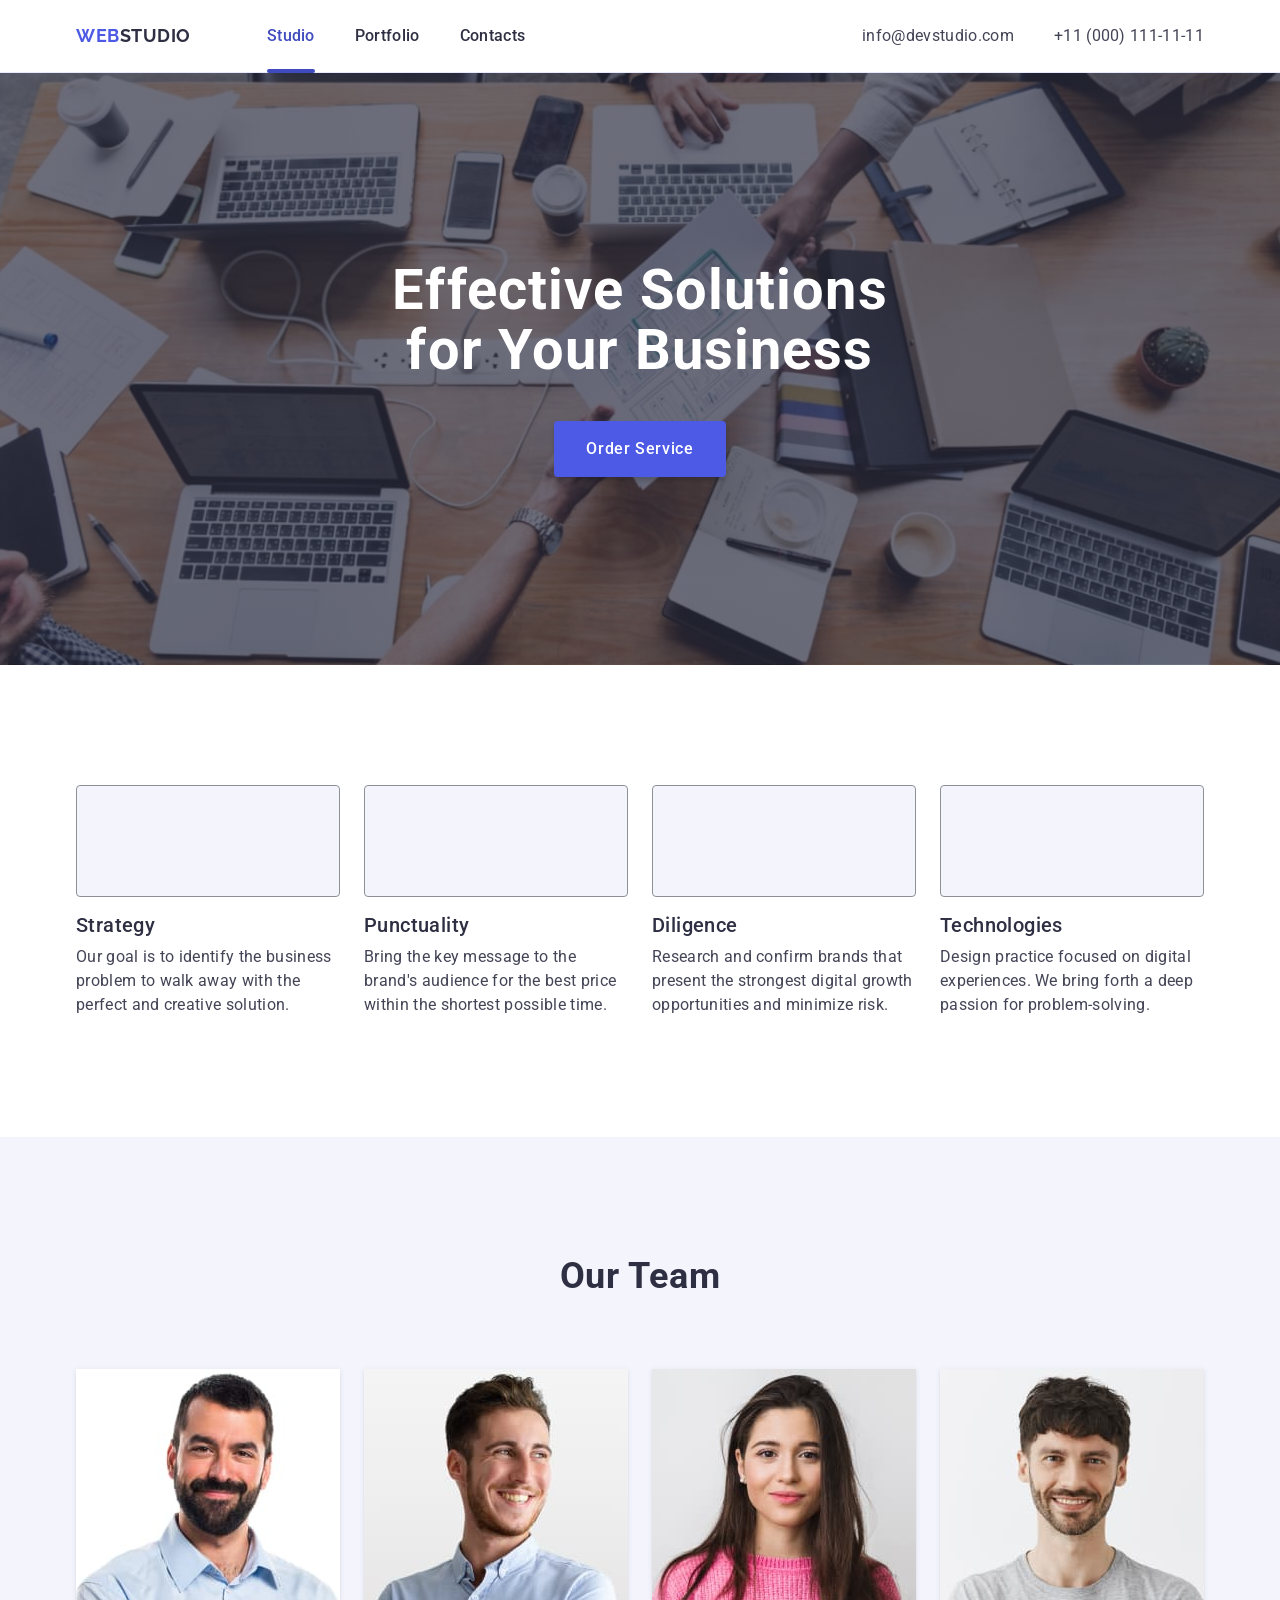
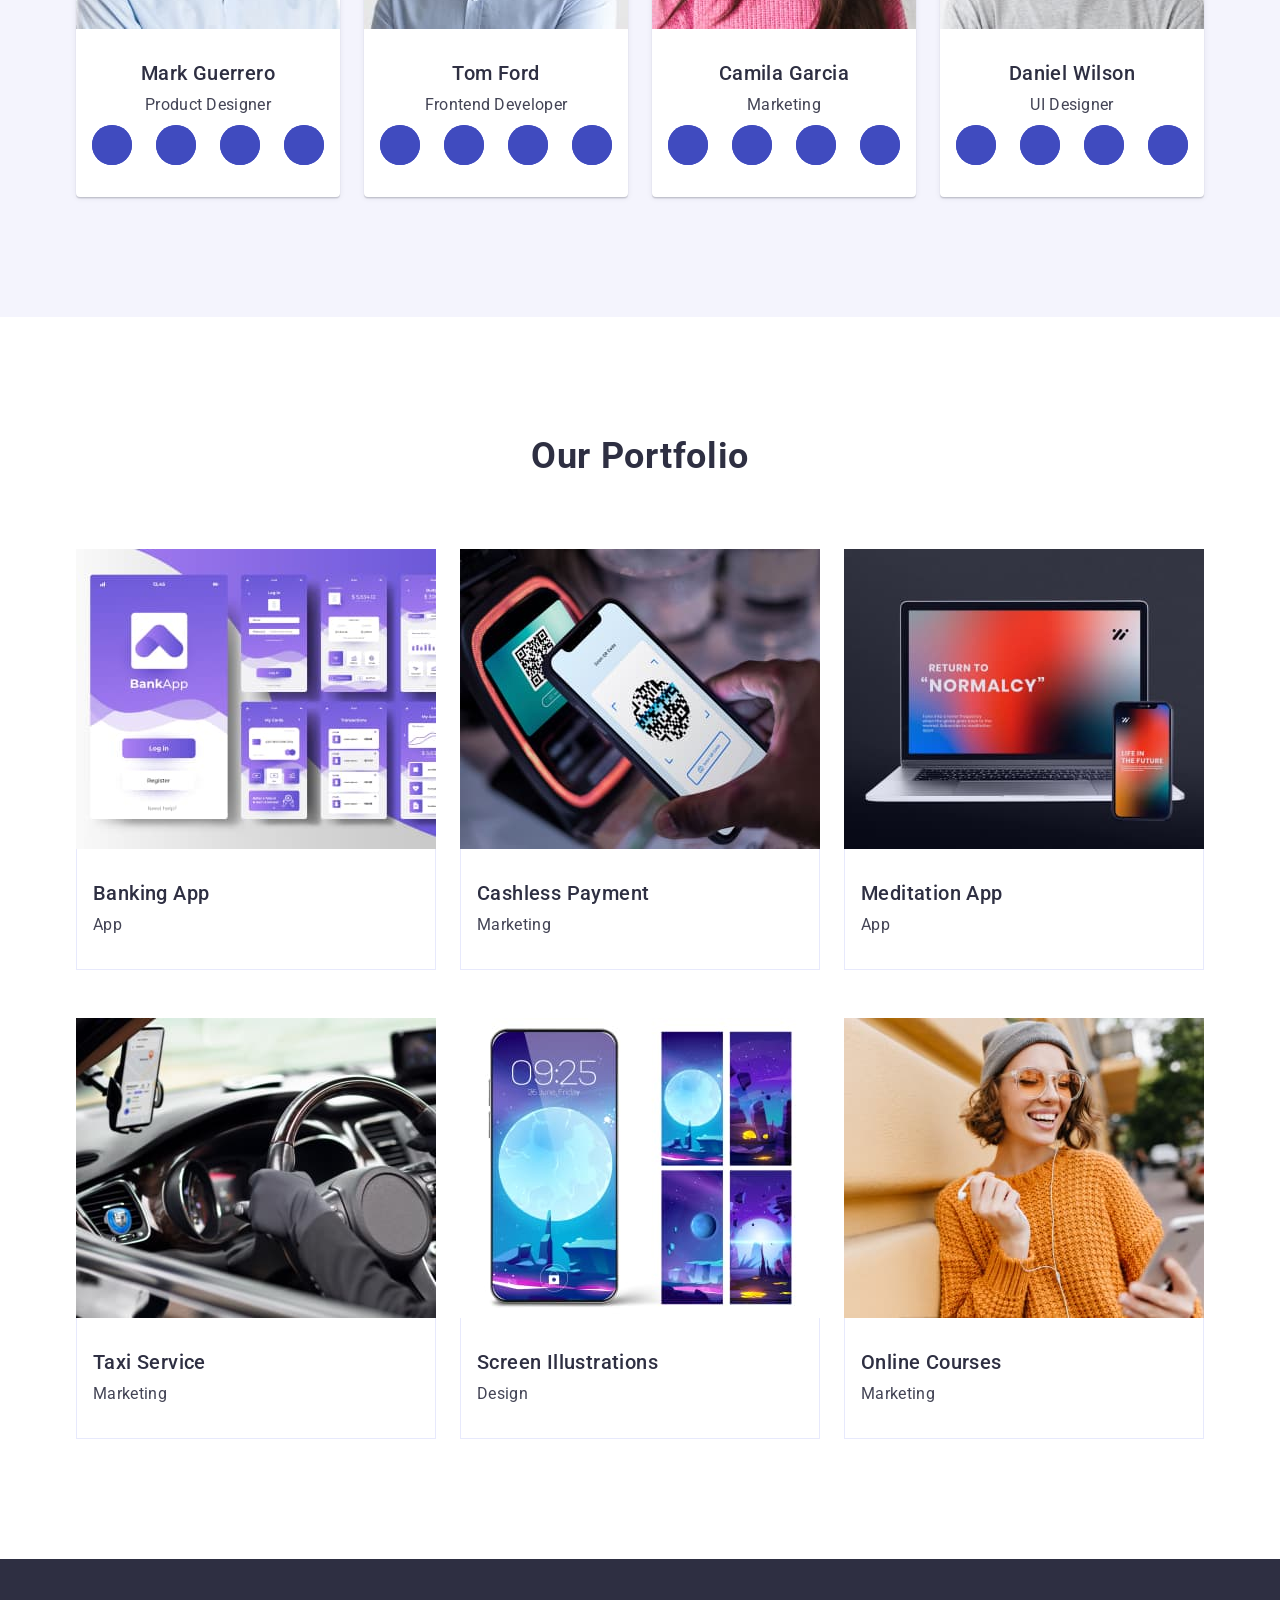
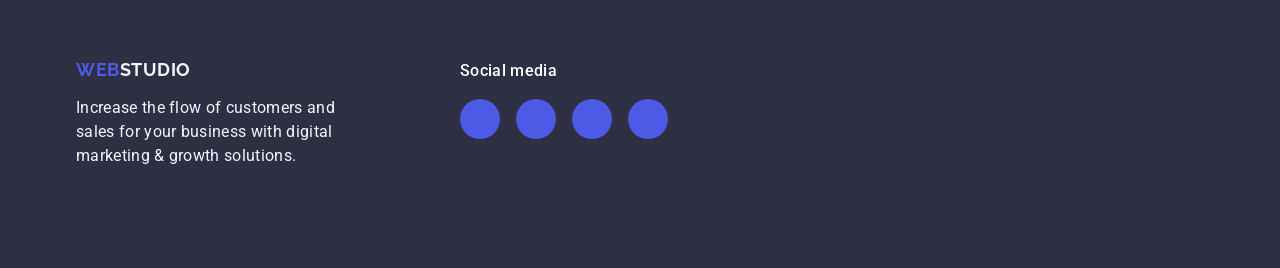
==== commit 2b7a3654: "add message" ====
--- a/index.html
+++ b/index.html
@@ -136,7 +136,11 @@
                 <ul class="social-icons-list">
                   <li class="social-icons-item">
                     <div class="about-social">
-                      <a href="https://www.instagram.com/" target="_blank">
+                      <a
+                        href="https://www.instagram.com/"
+                        target="_blank"
+                        class="link"
+                      >
                         <svg class="icon-social" width="16" height="16">
                           <use href="./images/icons.svg#icon-instagram"></use>
                         </svg>
@@ -145,7 +149,11 @@
                   </li>
                   <li class="social-icons-item">
                     <div class="about-social">
-                      <a href="https://twitter.com/" target="_blank">
+                      <a
+                        href="https://twitter.com/"
+                        target="_blank"
+                        class="link"
+                      >
                         <svg class="icon-social" width="16" height="16">
                           <use href="./images/icons.svg#icon-twitter"></use>
                         </svg>
@@ -154,7 +162,11 @@
                   </li>
                   <li class="social-icons-item">
                     <div class="about-social">
-                      <a href="https://www.facebook.com/" target="_blank">
+                      <a
+                        href="https://www.facebook.com/"
+                        target="_blank"
+                        class="link"
+                      >
                         <svg class="icon-social" width="16" height="16">
                           <use href="./images/icons.svg#icon-facebook"></use>
                         </svg>
@@ -163,7 +175,11 @@
                   </li>
                   <li class="social-icons-item">
                     <div class="about-social">
-                      <a href="https://ua.linkedin.com/" target="_blank">
+                      <a
+                        href="https://ua.linkedin.com/"
+                        target="_blank"
+                        class="link"
+                      >
                         <svg class="icon-social" width="16" height="16">
                           <use href="./images/icons.svg#icon-linkedin"></use>
                         </svg>
@@ -186,7 +202,11 @@
                 <ul class="social-icons-list">
                   <li class="social-icons-item">
                     <div class="about-social">
-                      <a href="https://www.instagram.com/" target="_blank">
+                      <a
+                        href="https://www.instagram.com/"
+                        target="_blank"
+                        class="link"
+                      >
                         <svg class="icon-social" width="16" height="16">
                           <use href="./images/icons.svg#icon-instagram"></use>
                         </svg>
@@ -195,7 +215,11 @@
                   </li>
                   <li class="social-icons-item">
                     <div class="about-social">
-                      <a href="https://twitter.com/" target="_blank">
+                      <a
+                        href="https://twitter.com/"
+                        target="_blank"
+                        class="link"
+                      >
                         <svg class="icon-social" width="16" height="16">
                           <use href="./images/icons.svg#icon-twitter"></use>
                         </svg>
@@ -204,7 +228,11 @@
                   </li>
                   <li class="social-icons-item">
                     <div class="about-social">
-                      <a href="https://www.facebook.com/" target="_blank">
+                      <a
+                        href="https://www.facebook.com/"
+                        target="_blank"
+                        class="link"
+                      >
                         <svg class="icon-social" width="16" height="16">
                           <use href="./images/icons.svg#icon-facebook"></use>
                         </svg>
@@ -213,7 +241,11 @@
                   </li>
                   <li class="social-icons-item">
                     <div class="about-social">
-                      <a href="https://ua.linkedin.com/" target="_blank">
+                      <a
+                        href="https://ua.linkedin.com/"
+                        target="_blank"
+                        class="link"
+                      >
                         <svg class="icon-social" width="16" height="16">
                           <use href="./images/icons.svg#icon-linkedin"></use>
                         </svg>
@@ -236,7 +268,11 @@
                 <ul class="social-icons-list">
                   <li class="social-icons-item">
                     <div class="about-social">
-                      <a href="https://www.instagram.com/" target="_blank">
+                      <a
+                        href="https://www.instagram.com/"
+                        target="_blank"
+                        class="link"
+                      >
                         <svg class="icon-social" width="16" height="16">
                           <use href="./images/icons.svg#icon-instagram"></use>
                         </svg>
@@ -245,7 +281,11 @@
                   </li>
                   <li class="social-icons-item">
                     <div class="about-social">
-                      <a href="https://twitter.com/" target="_blank">
+                      <a
+                        href="https://twitter.com/"
+                        target="_blank"
+                        class="link"
+                      >
                         <svg class="icon-social" width="16" height="16">
                           <use href="./images/icons.svg#icon-twitter"></use>
                         </svg>
@@ -254,7 +294,11 @@
                   </li>
                   <li class="social-icons-item">
                     <div class="about-social">
-                      <a href="https://www.facebook.com/" target="_blank">
+                      <a
+                        href="https://www.facebook.com/"
+                        target="_blank"
+                        class="link"
+                      >
                         <svg class="icon-social" width="16" height="16">
                           <use href="./images/icons.svg#icon-facebook"></use>
                         </svg>
@@ -263,7 +307,11 @@
                   </li>
                   <li class="social-icons-item">
                     <div class="about-social">
-                      <a href="https://ua.linkedin.com/" target="_blank">
+                      <a
+                        href="https://ua.linkedin.com/"
+                        target="_blank"
+                        class="link"
+                      >
                         <svg class="icon-social" width="16" height="16">
                           <use href="./images/icons.svg#icon-linkedin"></use>
                         </svg>
@@ -286,7 +334,11 @@
                 <ul class="social-icons-list">
                   <li class="social-icons-item">
                     <div class="about-social">
-                      <a href="https://www.instagram.com/" target="_blank">
+                      <a
+                        href="https://www.instagram.com/"
+                        target="_blank"
+                        class="link"
+                      >
                         <svg class="icon-social" width="16" height="16">
                           <use href="./images/icons.svg#icon-instagram"></use>
                         </svg>
@@ -295,7 +347,11 @@
                   </li>
                   <li class="social-icons-item">
                     <div class="about-social">
-                      <a href="https://twitter.com/" target="_blank">
+                      <a
+                        href="https://twitter.com/"
+                        target="_blank"
+                        class="link"
+                      >
                         <svg class="icon-social" width="16" height="16">
                           <use href="./images/icons.svg#icon-twitter"></use>
                         </svg>
@@ -304,7 +360,11 @@
                   </li>
                   <li class="social-icons-item">
                     <div class="about-social">
-                      <a href="https://www.facebook.com/" target="_blank">
+                      <a
+                        href="https://www.facebook.com/"
+                        target="_blank"
+                        class="link"
+                      >
                         <svg class="icon-social" width="16" height="16">
                           <use href="./images/icons.svg#icon-facebook"></use>
                         </svg>
@@ -313,7 +373,11 @@
                   </li>
                   <li class="social-icons-item">
                     <div class="about-social">
-                      <a href="https://ua.linkedin.com/" target="_blank">
+                      <a
+                        href="https://ua.linkedin.com/"
+                        target="_blank"
+                        class="link"
+                      >
                         <svg class="icon-social" width="16" height="16">
                           <use href="./images/icons.svg#icon-linkedin"></use>
                         </svg>
--- a/css/style.css
+++ b/css/style.css
@@ -382,16 +382,19 @@
   fill: #404bbf;
 }
 
-_blank {
-  display: flex;
-  align-items: center;
-  justify-content: center;
+.link {
+  display: flex;
+  align-items: center;
+  justify-content: center;
+  width: 100%;
+  height: 100%;
+  background-color: #404bbf;
   border-radius: 50%;
+}
+
+.icon-social {
   width: 16px;
   height: 16px;
-  width: 100%;
-  height: 100%;
-  background-color: #404bbf;
 }
 
 .icon-social:hover,
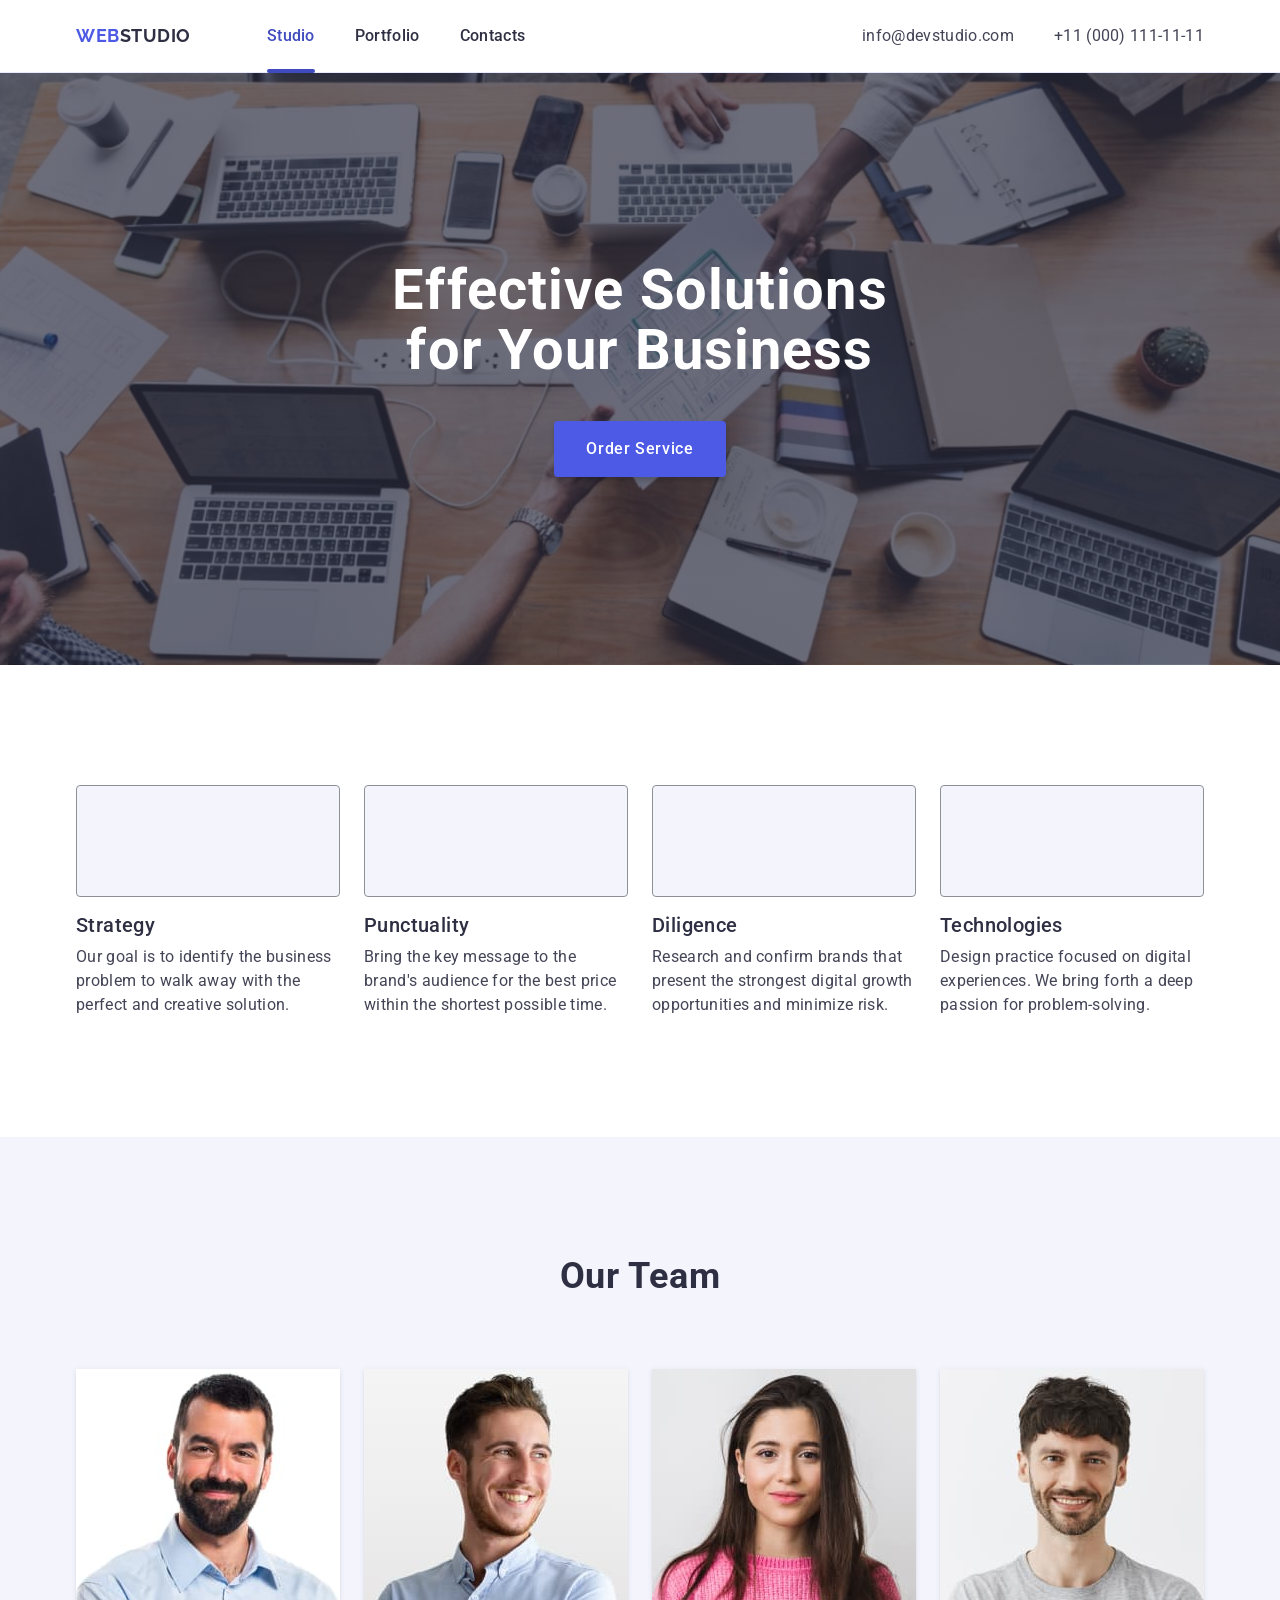
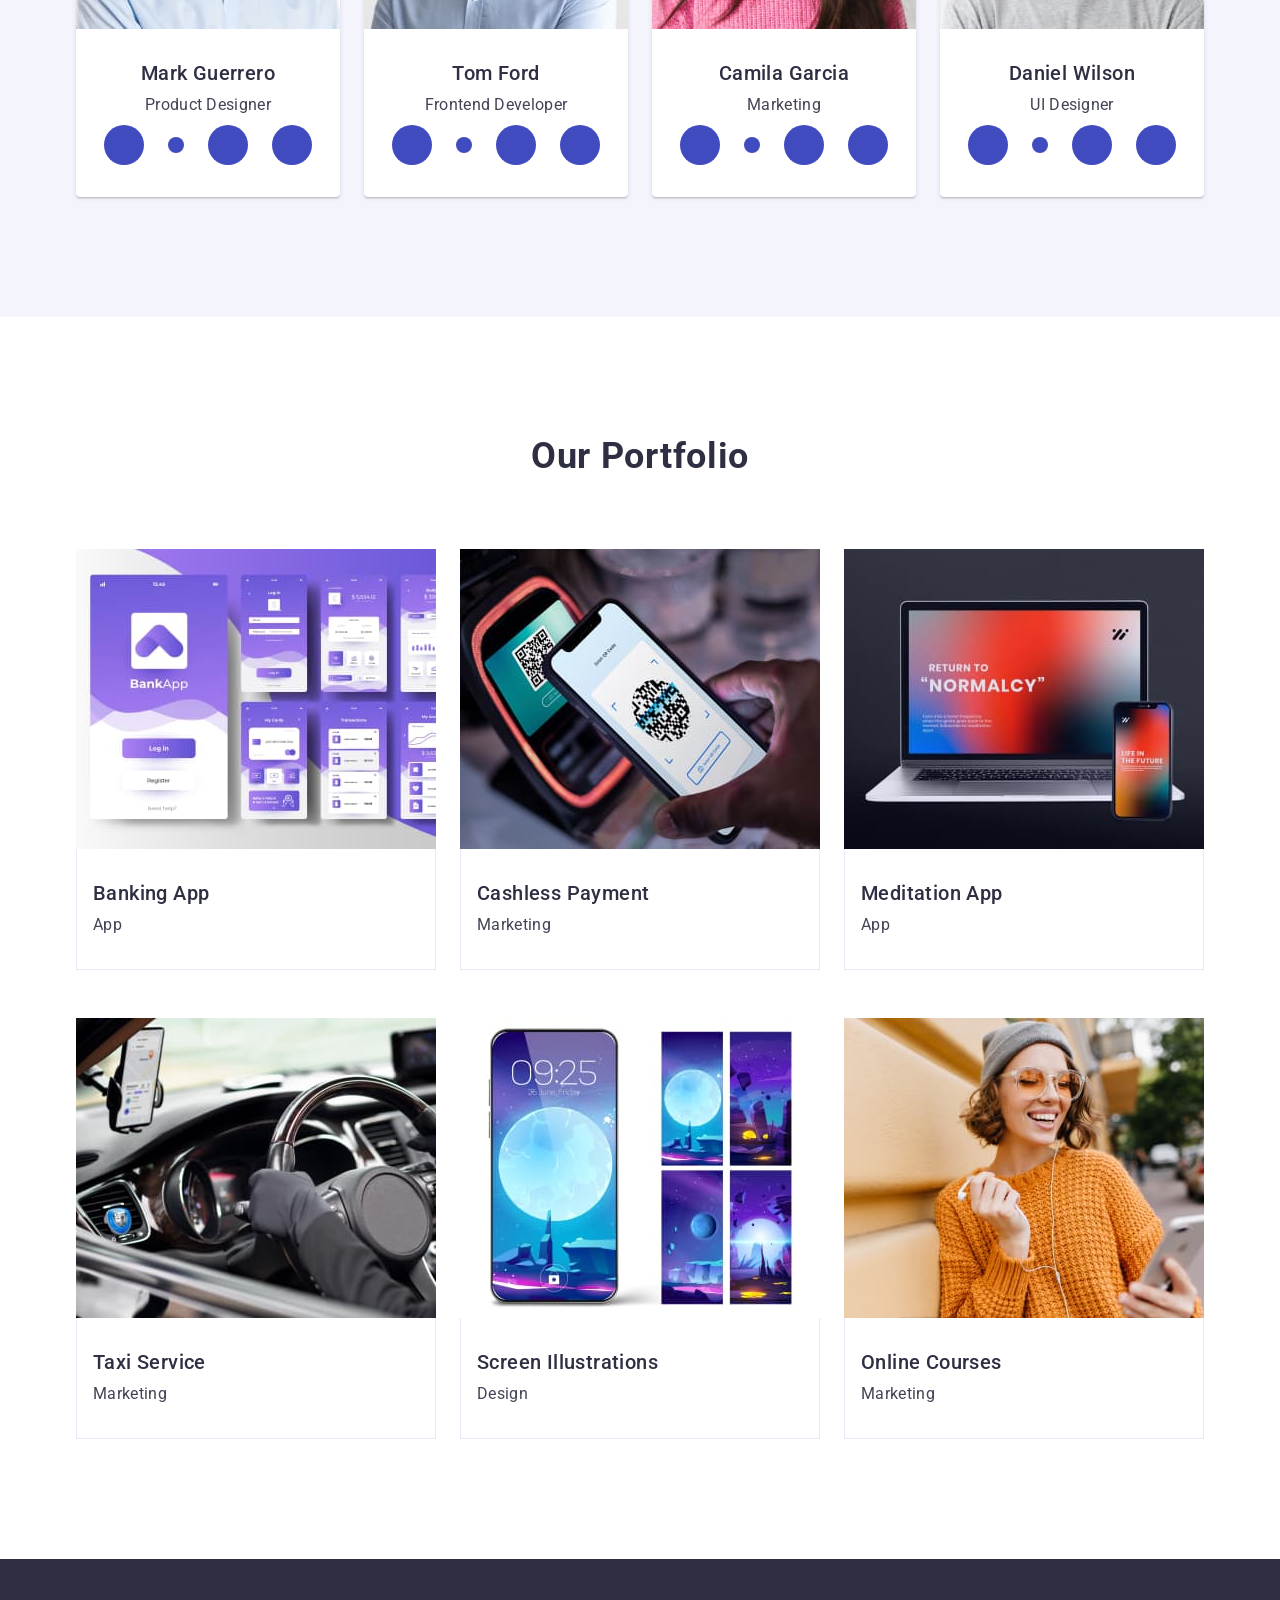
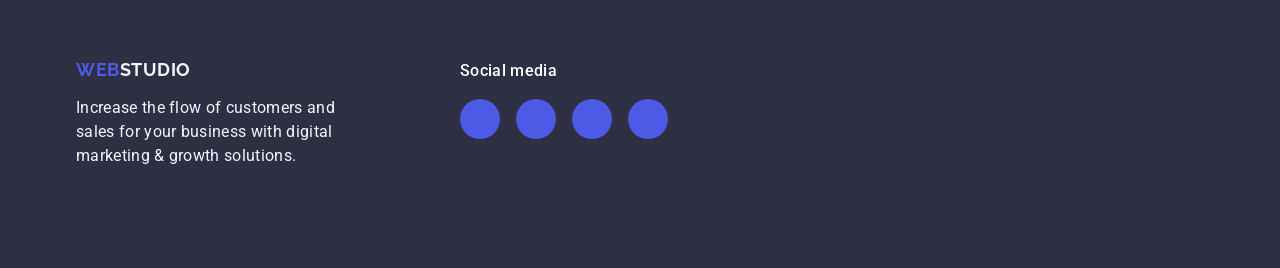
==== commit 27e2a3a3: "add message" ====
--- a/index.html
+++ b/index.html
@@ -135,56 +135,48 @@
                 <p class="team-text">Product Designer</p>
                 <ul class="social-icons-list">
                   <li class="social-icons-item">
-                    <div class="about-social">
-                      <a
-                        href="https://www.instagram.com/"
-                        target="_blank"
-                        class="link"
-                      >
-                        <svg class="icon-social" width="16" height="16">
-                          <use href="./images/icons.svg#icon-instagram"></use>
-                        </svg>
-                      </a>
-                    </div>
-                  </li>
-                  <li class="social-icons-item">
-                    <div class="about-social">
-                      <a
-                        href="https://twitter.com/"
-                        target="_blank"
-                        class="link"
-                      >
-                        <svg class="icon-social" width="16" height="16">
-                          <use href="./images/icons.svg#icon-twitter"></use>
-                        </svg>
-                      </a>
-                    </div>
-                  </li>
-                  <li class="social-icons-item">
-                    <div class="about-social">
-                      <a
-                        href="https://www.facebook.com/"
-                        target="_blank"
-                        class="link"
-                      >
-                        <svg class="icon-social" width="16" height="16">
-                          <use href="./images/icons.svg#icon-facebook"></use>
-                        </svg>
-                      </a>
-                    </div>
-                  </li>
-                  <li class="social-icons-item">
-                    <div class="about-social">
-                      <a
-                        href="https://ua.linkedin.com/"
-                        target="_blank"
-                        class="link"
-                      >
-                        <svg class="icon-social" width="16" height="16">
-                          <use href="./images/icons.svg#icon-linkedin"></use>
-                        </svg>
-                      </a>
-                    </div>
+                    <a
+                      href="https://www.instagram.com/"
+                      target="_blank"
+                      class="link"
+                    >
+                      <svg class="icon-social" width="16" height="16">
+                        <use href="./images/icons.svg#icon-instagram"></use>
+                      </svg>
+                    </a>
+                  </li>
+                  <li c lass="social-icons-item">
+                    <a
+                      href="https://www.twitter.com"
+                      target="_blank"
+                      class="link"
+                    >
+                      <svg class="icon-social" width="16" height="16">
+                        <use href="./images/icons.svg#icon-twitter"></use>
+                      </svg>
+                    </a>
+                  </li>
+                  <li class="social-icons-item">
+                    <a
+                      href="https://www.facebook.com/"
+                      target="_blank"
+                      class="link"
+                    >
+                      <svg class="icon-social" width="16" height="16">
+                        <use href="./images/icons.svg#icon-facebook"></use>
+                      </svg>
+                    </a>
+                  </li>
+                  <li class="social-icons-item">
+                    <a
+                      href="https://ua.linkedin.com/"
+                      target="_blank"
+                      class="link"
+                    >
+                      <svg class="icon-social" width="16" height="16">
+                        <use href="./images/icons.svg#icon-linkedin"></use>
+                      </svg>
+                    </a>
                   </li>
                 </ul>
               </div>
@@ -201,56 +193,48 @@
                 <p class="team-text">Frontend Developer</p>
                 <ul class="social-icons-list">
                   <li class="social-icons-item">
-                    <div class="about-social">
-                      <a
-                        href="https://www.instagram.com/"
-                        target="_blank"
-                        class="link"
-                      >
-                        <svg class="icon-social" width="16" height="16">
-                          <use href="./images/icons.svg#icon-instagram"></use>
-                        </svg>
-                      </a>
-                    </div>
-                  </li>
-                  <li class="social-icons-item">
-                    <div class="about-social">
-                      <a
-                        href="https://twitter.com/"
-                        target="_blank"
-                        class="link"
-                      >
-                        <svg class="icon-social" width="16" height="16">
-                          <use href="./images/icons.svg#icon-twitter"></use>
-                        </svg>
-                      </a>
-                    </div>
-                  </li>
-                  <li class="social-icons-item">
-                    <div class="about-social">
-                      <a
-                        href="https://www.facebook.com/"
-                        target="_blank"
-                        class="link"
-                      >
-                        <svg class="icon-social" width="16" height="16">
-                          <use href="./images/icons.svg#icon-facebook"></use>
-                        </svg>
-                      </a>
-                    </div>
-                  </li>
-                  <li class="social-icons-item">
-                    <div class="about-social">
-                      <a
-                        href="https://ua.linkedin.com/"
-                        target="_blank"
-                        class="link"
-                      >
-                        <svg class="icon-social" width="16" height="16">
-                          <use href="./images/icons.svg#icon-linkedin"></use>
-                        </svg>
-                      </a>
-                    </div>
+                    <a
+                      href="https://www.instagram.com/"
+                      target="_blank"
+                      class="link"
+                    >
+                      <svg class="icon-social" width="16" height="16">
+                        <use href="./images/icons.svg#icon-instagram"></use>
+                      </svg>
+                    </a>
+                  </li>
+                  <li c lass="social-icons-item">
+                    <a
+                      href="https://www.twitter.com"
+                      target="_blank"
+                      class="link"
+                    >
+                      <svg class="icon-social" width="16" height="16">
+                        <use href="./images/icons.svg#icon-twitter"></use>
+                      </svg>
+                    </a>
+                  </li>
+                  <li class="social-icons-item">
+                    <a
+                      href="https://www.facebook.com/"
+                      target="_blank"
+                      class="link"
+                    >
+                      <svg class="icon-social" width="16" height="16">
+                        <use href="./images/icons.svg#icon-facebook"></use>
+                      </svg>
+                    </a>
+                  </li>
+                  <li class="social-icons-item">
+                    <a
+                      href="https://ua.linkedin.com/"
+                      target="_blank"
+                      class="link"
+                    >
+                      <svg class="icon-social" width="16" height="16">
+                        <use href="./images/icons.svg#icon-linkedin"></use>
+                      </svg>
+                    </a>
                   </li>
                 </ul>
               </div>
@@ -267,56 +251,48 @@
                 <p class="team-text">Marketing</p>
                 <ul class="social-icons-list">
                   <li class="social-icons-item">
-                    <div class="about-social">
-                      <a
-                        href="https://www.instagram.com/"
-                        target="_blank"
-                        class="link"
-                      >
-                        <svg class="icon-social" width="16" height="16">
-                          <use href="./images/icons.svg#icon-instagram"></use>
-                        </svg>
-                      </a>
-                    </div>
-                  </li>
-                  <li class="social-icons-item">
-                    <div class="about-social">
-                      <a
-                        href="https://twitter.com/"
-                        target="_blank"
-                        class="link"
-                      >
-                        <svg class="icon-social" width="16" height="16">
-                          <use href="./images/icons.svg#icon-twitter"></use>
-                        </svg>
-                      </a>
-                    </div>
-                  </li>
-                  <li class="social-icons-item">
-                    <div class="about-social">
-                      <a
-                        href="https://www.facebook.com/"
-                        target="_blank"
-                        class="link"
-                      >
-                        <svg class="icon-social" width="16" height="16">
-                          <use href="./images/icons.svg#icon-facebook"></use>
-                        </svg>
-                      </a>
-                    </div>
-                  </li>
-                  <li class="social-icons-item">
-                    <div class="about-social">
-                      <a
-                        href="https://ua.linkedin.com/"
-                        target="_blank"
-                        class="link"
-                      >
-                        <svg class="icon-social" width="16" height="16">
-                          <use href="./images/icons.svg#icon-linkedin"></use>
-                        </svg>
-                      </a>
-                    </div>
+                    <a
+                      href="https://www.instagram.com/"
+                      target="_blank"
+                      class="link"
+                    >
+                      <svg class="icon-social" width="16" height="16">
+                        <use href="./images/icons.svg#icon-instagram"></use>
+                      </svg>
+                    </a>
+                  </li>
+                  <li c lass="social-icons-item">
+                    <a
+                      href="https://www.twitter.com"
+                      target="_blank"
+                      class="link"
+                    >
+                      <svg class="icon-social" width="16" height="16">
+                        <use href="./images/icons.svg#icon-twitter"></use>
+                      </svg>
+                    </a>
+                  </li>
+                  <li class="social-icons-item">
+                    <a
+                      href="https://www.facebook.com/"
+                      target="_blank"
+                      class="link"
+                    >
+                      <svg class="icon-social" width="16" height="16">
+                        <use href="./images/icons.svg#icon-facebook"></use>
+                      </svg>
+                    </a>
+                  </li>
+                  <li class="social-icons-item">
+                    <a
+                      href="https://ua.linkedin.com/"
+                      target="_blank"
+                      class="link"
+                    >
+                      <svg class="icon-social" width="16" height="16">
+                        <use href="./images/icons.svg#icon-linkedin"></use>
+                      </svg>
+                    </a>
                   </li>
                 </ul>
               </div>
@@ -333,56 +309,48 @@
                 <p class="team-text">UI Designer</p>
                 <ul class="social-icons-list">
                   <li class="social-icons-item">
-                    <div class="about-social">
-                      <a
-                        href="https://www.instagram.com/"
-                        target="_blank"
-                        class="link"
-                      >
-                        <svg class="icon-social" width="16" height="16">
-                          <use href="./images/icons.svg#icon-instagram"></use>
-                        </svg>
-                      </a>
-                    </div>
-                  </li>
-                  <li class="social-icons-item">
-                    <div class="about-social">
-                      <a
-                        href="https://twitter.com/"
-                        target="_blank"
-                        class="link"
-                      >
-                        <svg class="icon-social" width="16" height="16">
-                          <use href="./images/icons.svg#icon-twitter"></use>
-                        </svg>
-                      </a>
-                    </div>
-                  </li>
-                  <li class="social-icons-item">
-                    <div class="about-social">
-                      <a
-                        href="https://www.facebook.com/"
-                        target="_blank"
-                        class="link"
-                      >
-                        <svg class="icon-social" width="16" height="16">
-                          <use href="./images/icons.svg#icon-facebook"></use>
-                        </svg>
-                      </a>
-                    </div>
-                  </li>
-                  <li class="social-icons-item">
-                    <div class="about-social">
-                      <a
-                        href="https://ua.linkedin.com/"
-                        target="_blank"
-                        class="link"
-                      >
-                        <svg class="icon-social" width="16" height="16">
-                          <use href="./images/icons.svg#icon-linkedin"></use>
-                        </svg>
-                      </a>
-                    </div>
+                    <a
+                      href="https://www.instagram.com/"
+                      target="_blank"
+                      class="link"
+                    >
+                      <svg class="icon-social" width="16" height="16">
+                        <use href="./images/icons.svg#icon-instagram"></use>
+                      </svg>
+                    </a>
+                  </li>
+                  <li c lass="social-icons-item">
+                    <a
+                      href="https://www.twitter.com"
+                      target="_blank"
+                      class="link"
+                    >
+                      <svg class="icon-social" width="16" height="16">
+                        <use href="./images/icons.svg#icon-twitter"></use>
+                      </svg>
+                    </a>
+                  </li>
+                  <li class="social-icons-item">
+                    <a
+                      href="https://www.facebook.com/"
+                      target="_blank"
+                      class="link"
+                    >
+                      <svg class="icon-social" width="16" height="16">
+                        <use href="./images/icons.svg#icon-facebook"></use>
+                      </svg>
+                    </a>
+                  </li>
+                  <li class="social-icons-item">
+                    <a
+                      href="https://ua.linkedin.com/"
+                      target="_blank"
+                      class="link"
+                    >
+                      <svg class="icon-social" width="16" height="16">
+                        <use href="./images/icons.svg#icon-linkedin"></use>
+                      </svg>
+                    </a>
                   </li>
                 </ul>
               </div>
@@ -539,40 +507,48 @@
           <p class="footer-social-text">Social media</p>
           <ul class="footer-social-icon-list">
             <li class="footer-social-icon-item">
-              <div class="footer-social-icon-link">
-                <a href="https://www.instagram.com/" target="_blank">
-                  <svg class="footer-social-icon" width="24" height="24">
-                    <use href="./images/icons.svg#icon-instagram"></use>
-                  </svg>
-                </a>
-              </div>
+              <a
+                href="https://www.instagram.com/"
+                target="_blank"
+                class="footer-link"
+              >
+                <svg class="footer-social-icon" width="24" height="24">
+                  <use href="./images/icons.svg#icon-instagram"></use>
+                </svg>
+              </a>
             </li>
             <li class="footer-social-icon-item">
-              <div class="footer-social-icon-link">
-                <a href="https://www.twitter.com/" target="_blank">
-                  <svg class="footer-social-icon" width="24" height="24">
-                    <use href="./images/icons.svg#icon-twitter"></use>
-                  </svg>
-                </a>
-              </div>
+              <a
+                href="https://www.twitter.com/"
+                target="_blank"
+                class="footer-link"
+              >
+                <svg class="footer-social-icon" width="24" height="24">
+                  <use href="./images/icons.svg#icon-twitter"></use>
+                </svg>
+              </a>
             </li>
             <li class="footer-social-icon-item">
-              <div class="footer-social-icon-link">
-                <a href="https://www.facebook.com/" target="_blank">
-                  <svg class="footer-social-icon" width="24" height="24">
-                    <use href="./images/icons.svg#icon-facebook"></use>
-                  </svg>
-                </a>
-              </div>
+              <a
+                href="https://www.facebook.com/"
+                target="_blank"
+                class="footer-link"
+              >
+                <svg class="footer-social-icon" width="24" height="24">
+                  <use href="./images/icons.svg#icon-facebook"></use>
+                </svg>
+              </a>
             </li>
             <li class="footer-social-icon-item">
-              <div class="footer-social-icon-link">
-                <a href="https://www.linkedin.com/" target="_blank">
-                  <svg class="footer-social-icon" width="24" height="24">
-                    <use href="./images/icons.svg#icon-linkedin" class=""></use>
-                  </svg>
-                </a>
-              </div>
+              <a
+                href="https://www.linkedin.com/"
+                target="_blank"
+                class="footer-link"
+              >
+                <svg class="footer-social-icon" width="24" height="24">
+                  <use href="./images/icons.svg#icon-linkedin" class=""></use>
+                </svg>
+              </a>
             </li>
           </ul>
         </div>
--- a/css/style.css
+++ b/css/style.css
@@ -366,19 +366,13 @@
   height: 100%;
 }
 
-.social-icon-item {
-  transition: background-color 250ms cubic-bezier(0.4, 0, 0.2, 1);
-}
-
-.about-social {
+.social-icons-item {
   width: 40px;
   height: 40px;
   border-radius: 50%;
-  background-color: #404bbf;
-  align-self: center;
-}
-
-.social-icon-item {
+}
+
+.social-icons-item {
   fill: #404bbf;
 }
 
@@ -390,6 +384,7 @@
   height: 100%;
   background-color: #404bbf;
   border-radius: 50%;
+  transition: background-color 250ms cubic-bezier(0.4, 0, 0.2, 1);
 }
 
 .icon-social {
@@ -401,6 +396,7 @@
 .icon-social:focus {
   background-color: #404bbf;
 }
+
 .icon-social {
   fill: #f4f4fd;
 }
@@ -561,33 +557,32 @@
   display: flex;
   gap: 16px;
   justify-content: center;
-  width: 100%;
-  height: 100%;
 }
 
 .footer-social-icon-item {
-  display: flex;
-  align-items: center;
-  justify-content: center;
-  border-radius: 50%;
   width: 40px;
   height: 40px;
+  border-radius: 50%;
+}
+
+.footer-link {
+  display: flex;
+  align-items: center;
+  justify-content: center;
+  gap: 24px;
   width: 100%;
   height: 100%;
   border-radius: 50%;
+
+  transition: background-color 250ms cubic-bezier(0.4, 0, 0.2, 1);
   background-color: #4d5ae5;
-  transition: background-color 250ms cubic-bezier(0.4, 0, 0.2, 1);
-}
-.footer-social-icon-item:hover,
-.footer-social-icon-item:focus {
+}
+
+.footer-link:hover,
+.footer-link:focus {
   background-color: #31d0aa;
 }
-.footer-social-icon-link {
-  width: 40px;
-  height: 40px;
-  display: flex;
-  gap: 24px;
-}
+
 .footer-social-icon {
   fill: #f4f4fd;
 }
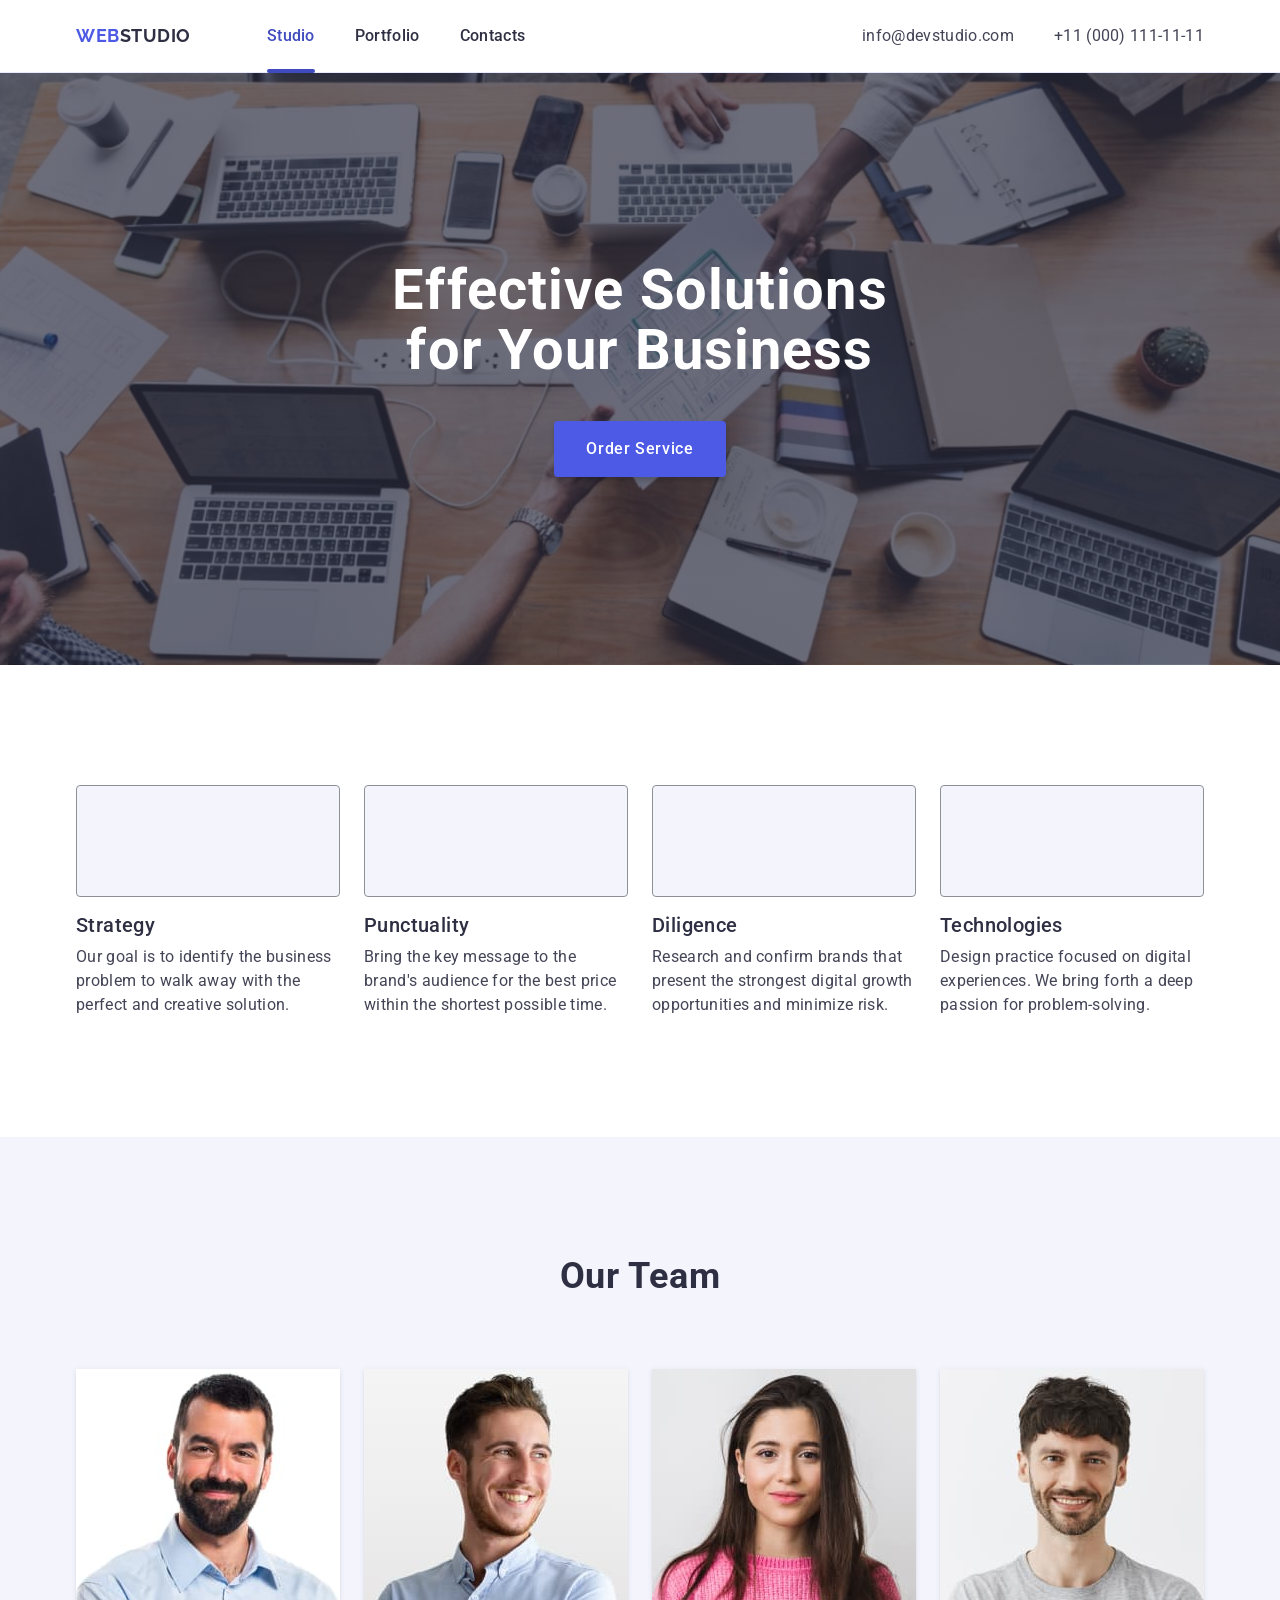
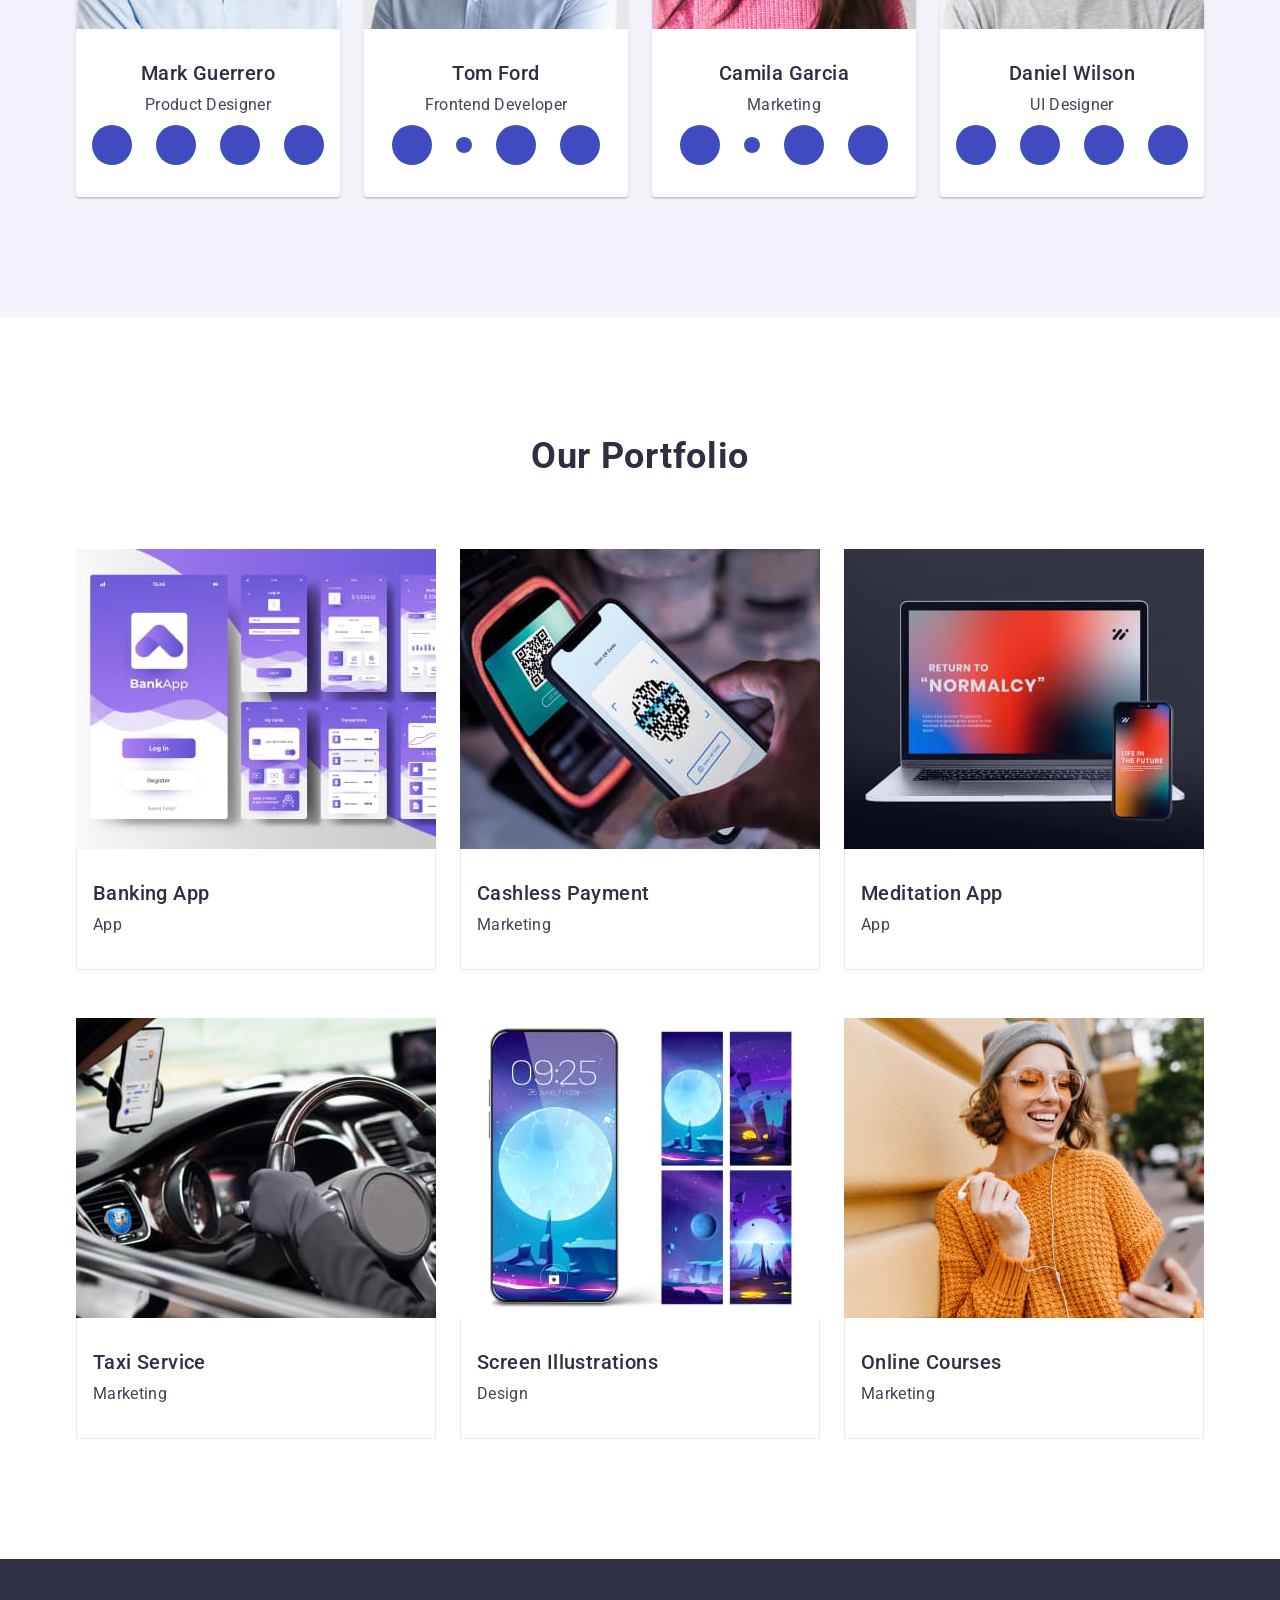
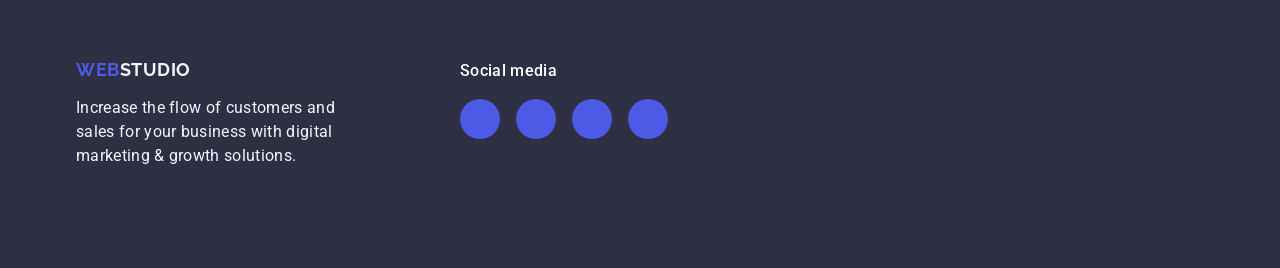
==== commit c24e70c3: "add message" ====
--- a/index.html
+++ b/index.html
@@ -145,7 +145,7 @@
                       </svg>
                     </a>
                   </li>
-                  <li c lass="social-icons-item">
+                  <li class="social-icons-item">
                     <a
                       href="https://www.twitter.com"
                       target="_blank"
@@ -319,7 +319,7 @@
                       </svg>
                     </a>
                   </li>
-                  <li c lass="social-icons-item">
+                  <li class="social-icons-item">
                     <a
                       href="https://www.twitter.com"
                       target="_blank"
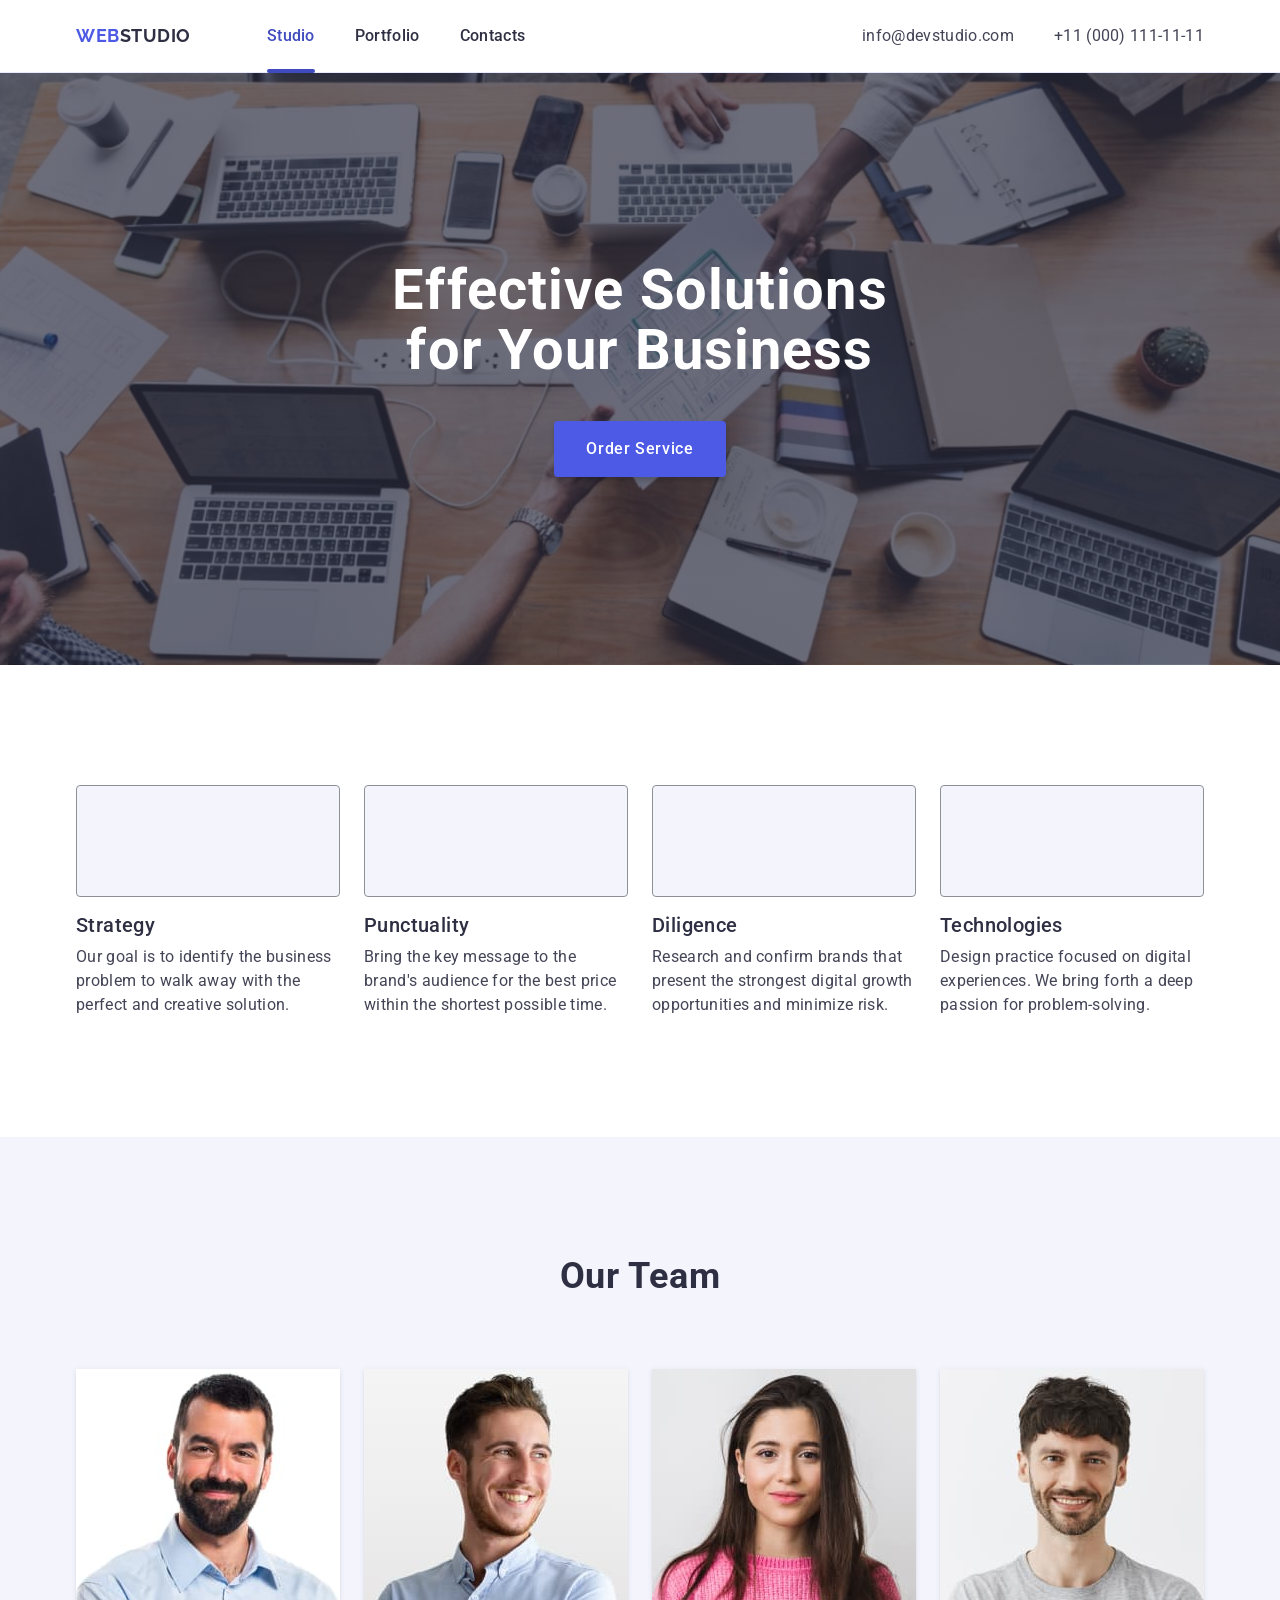
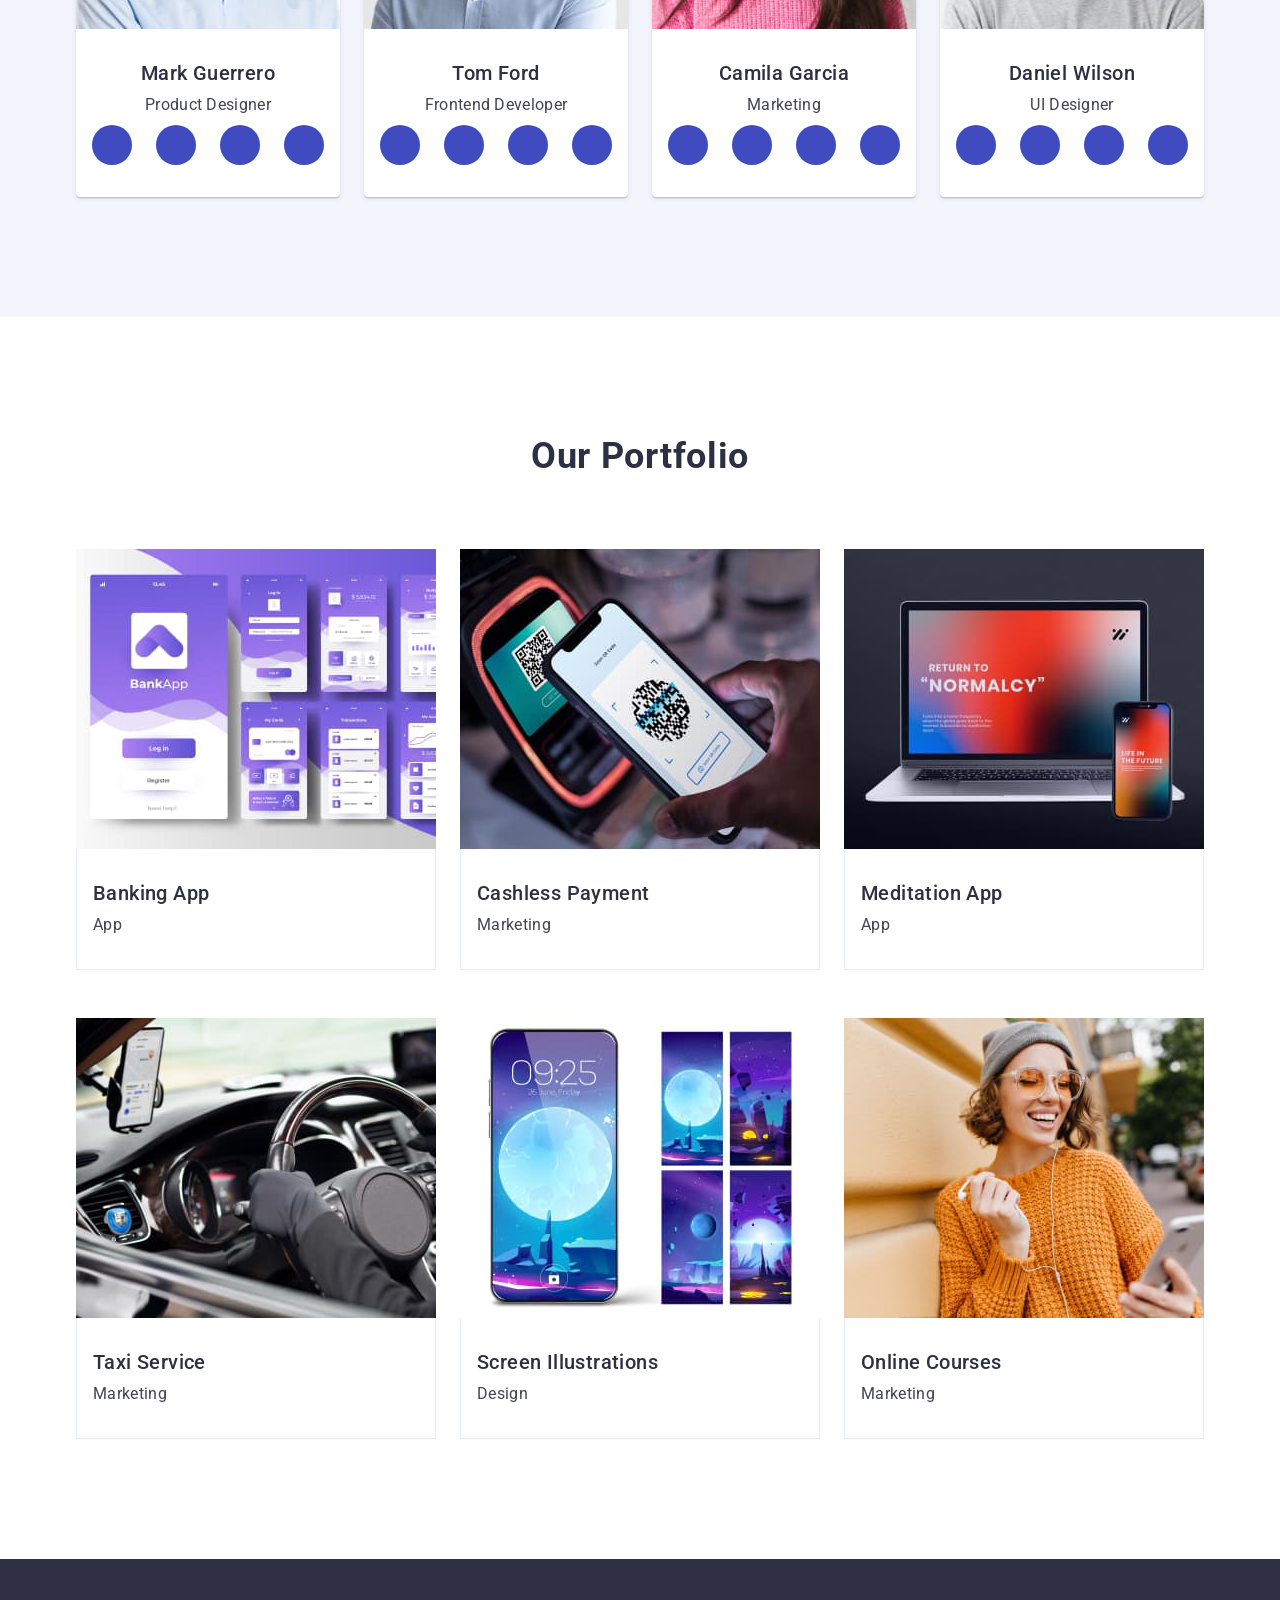
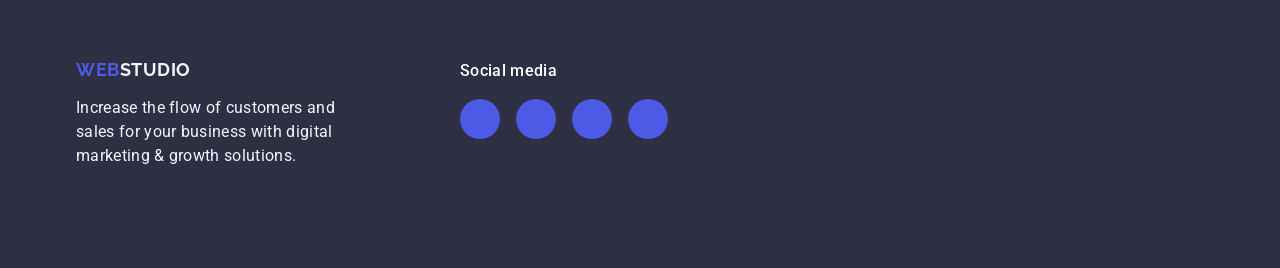
==== commit 300db4ba: "add message" ====
--- a/index.html
+++ b/index.html
@@ -203,7 +203,7 @@
                       </svg>
                     </a>
                   </li>
-                  <li c lass="social-icons-item">
+                  <li class="social-icons-item">
                     <a
                       href="https://www.twitter.com"
                       target="_blank"
@@ -261,7 +261,7 @@
                       </svg>
                     </a>
                   </li>
-                  <li c lass="social-icons-item">
+                  <li class="social-icons-item">
                     <a
                       href="https://www.twitter.com"
                       target="_blank"
